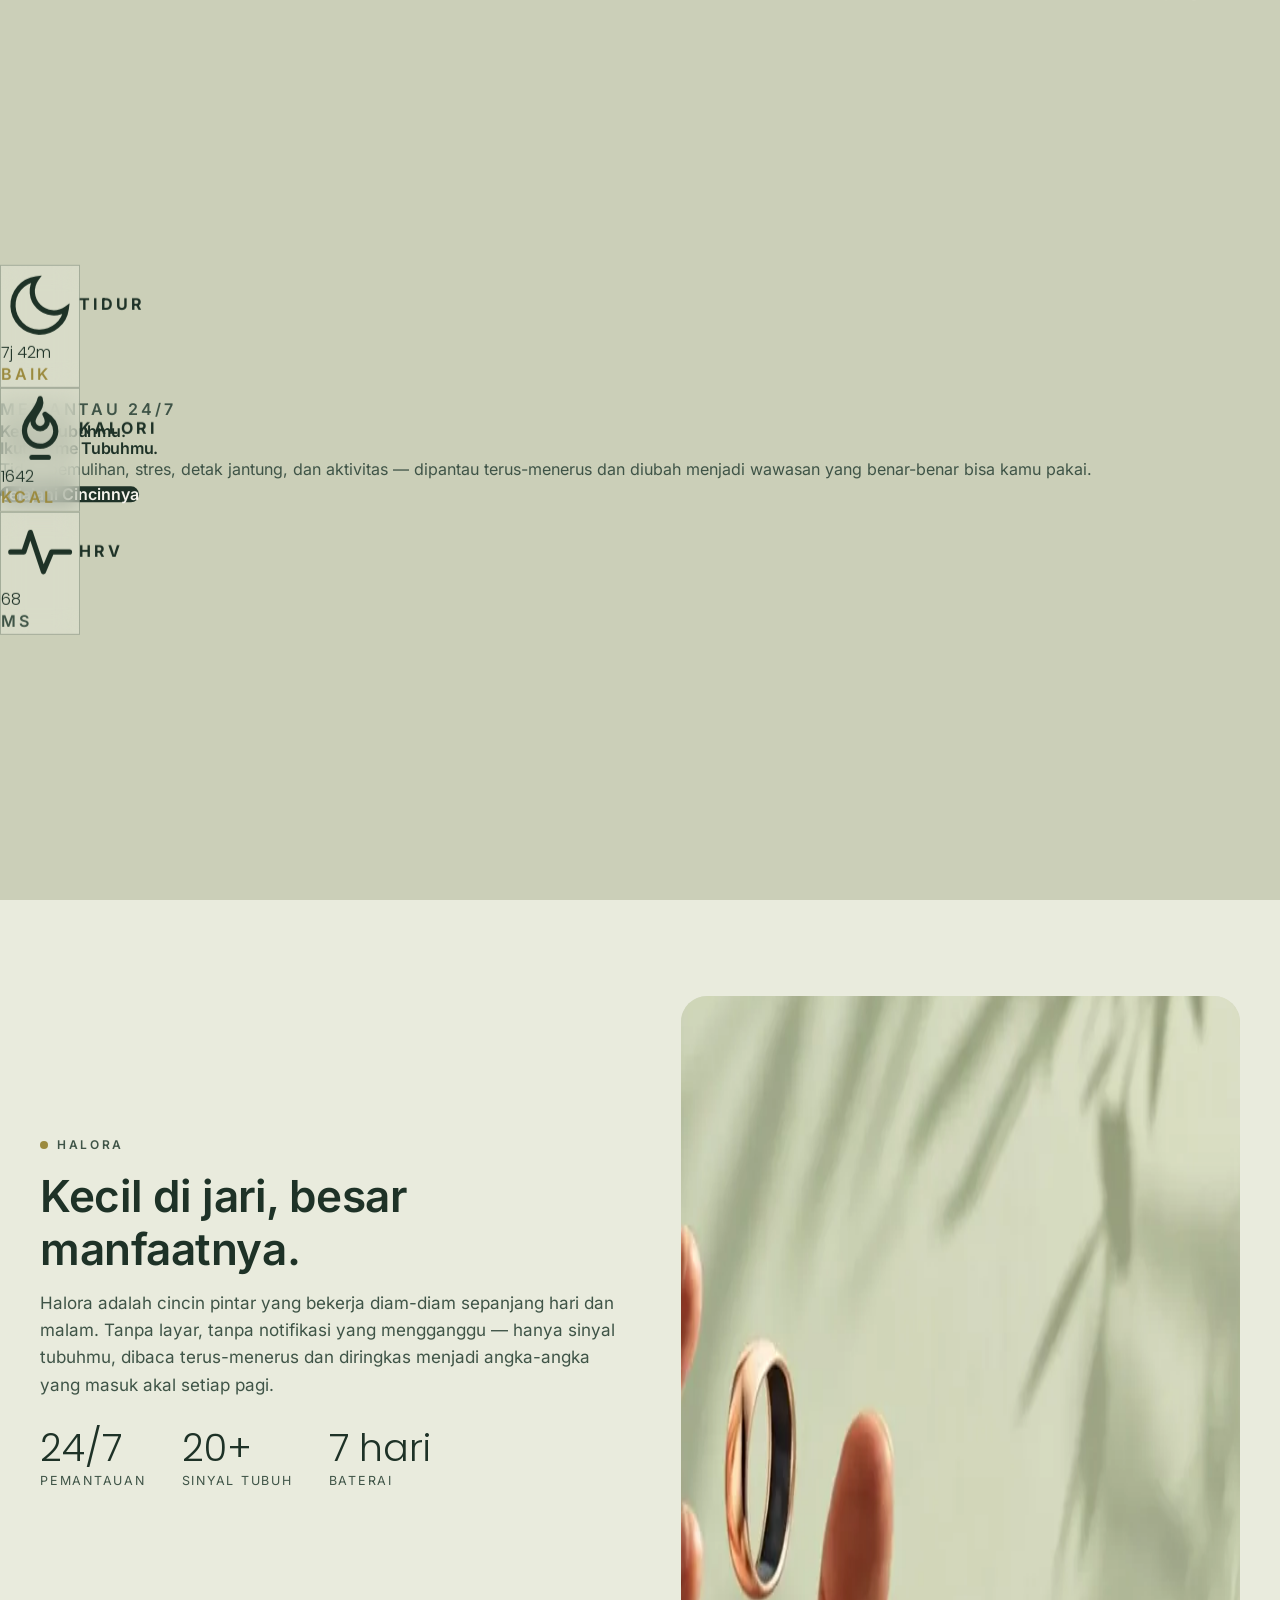
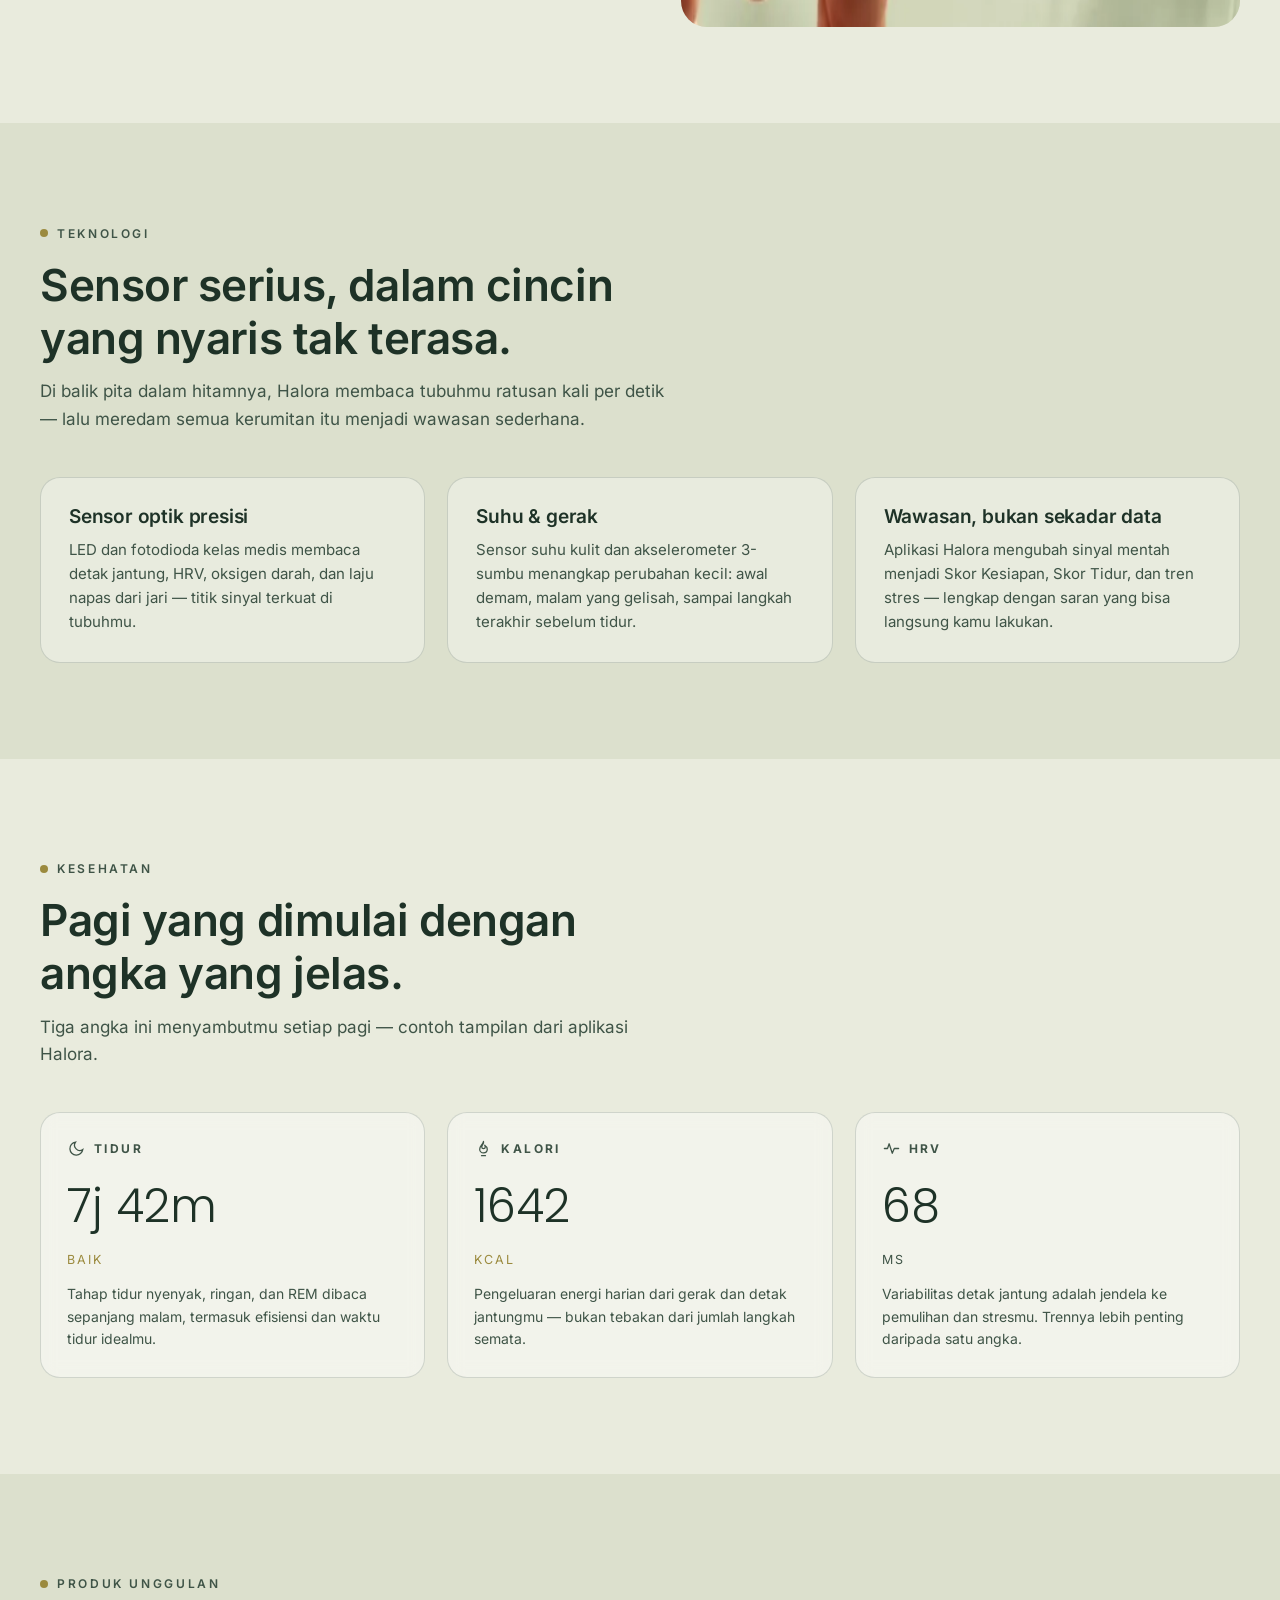
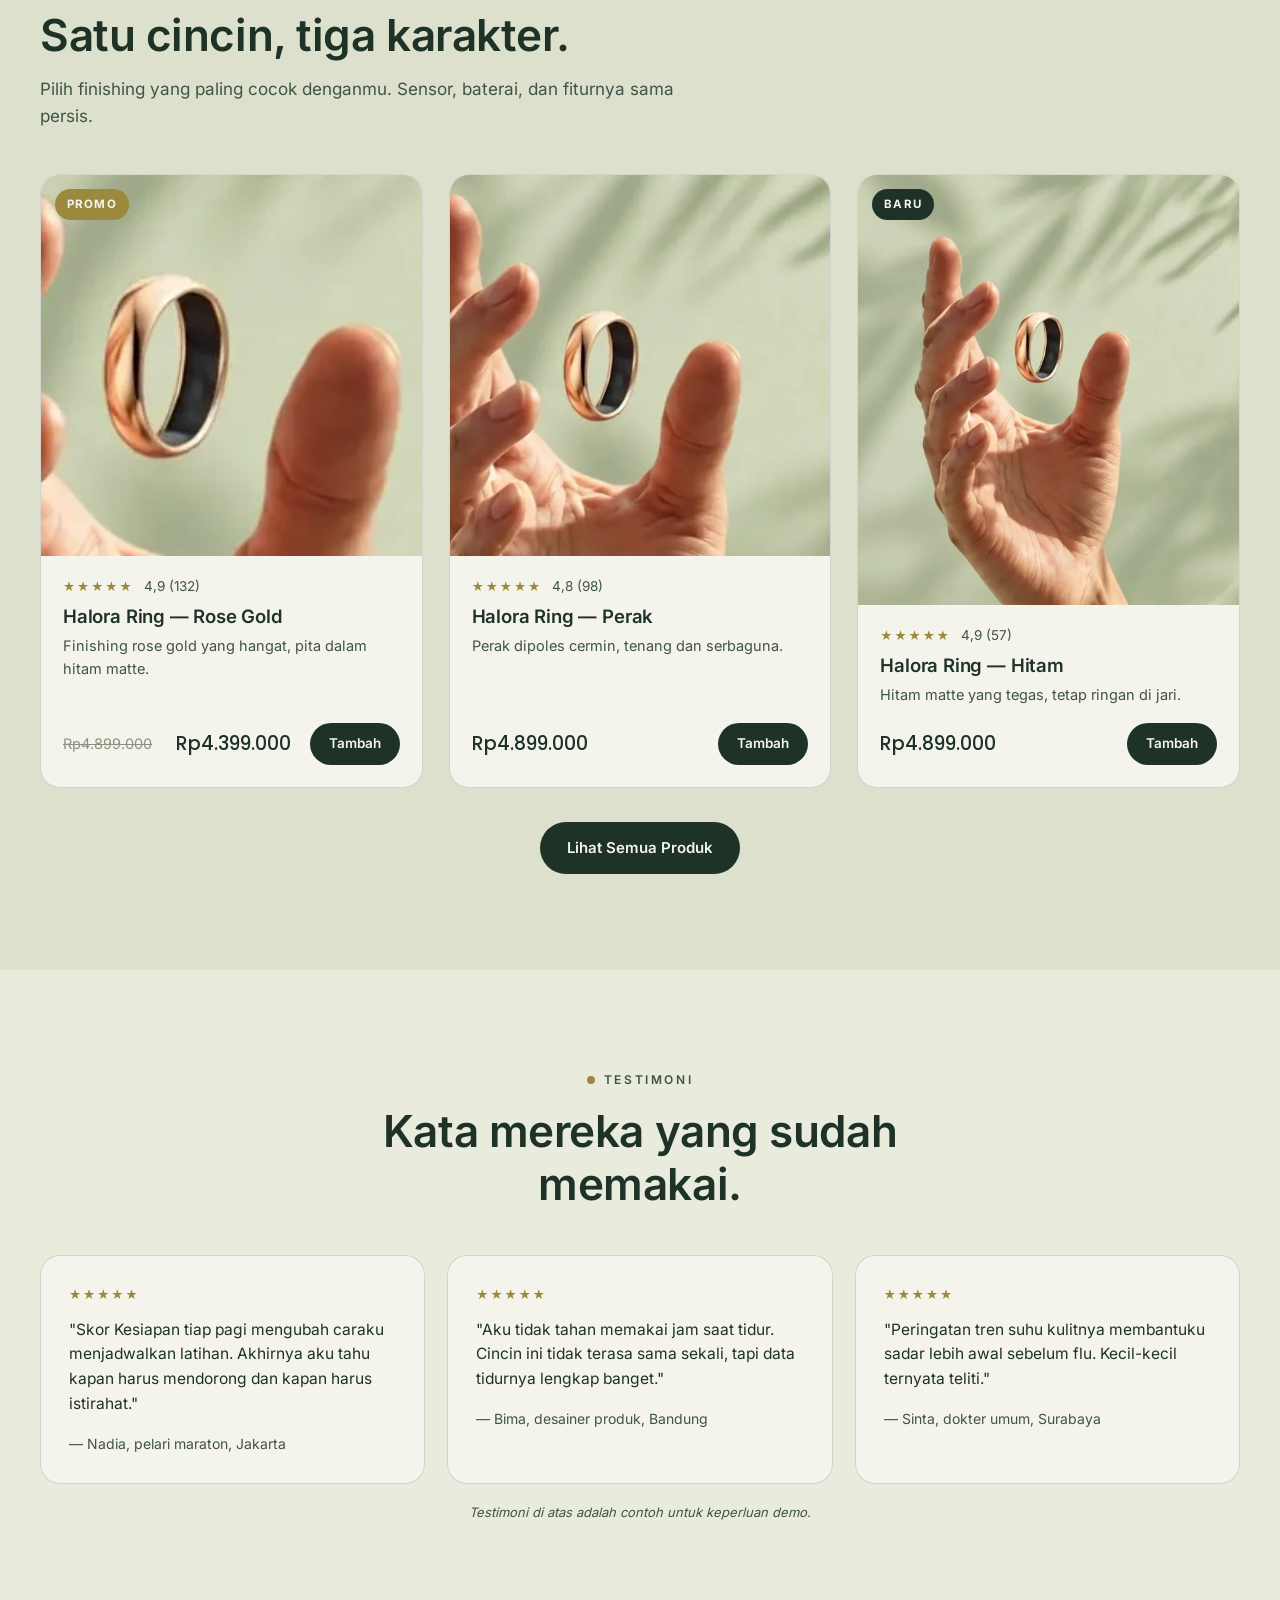
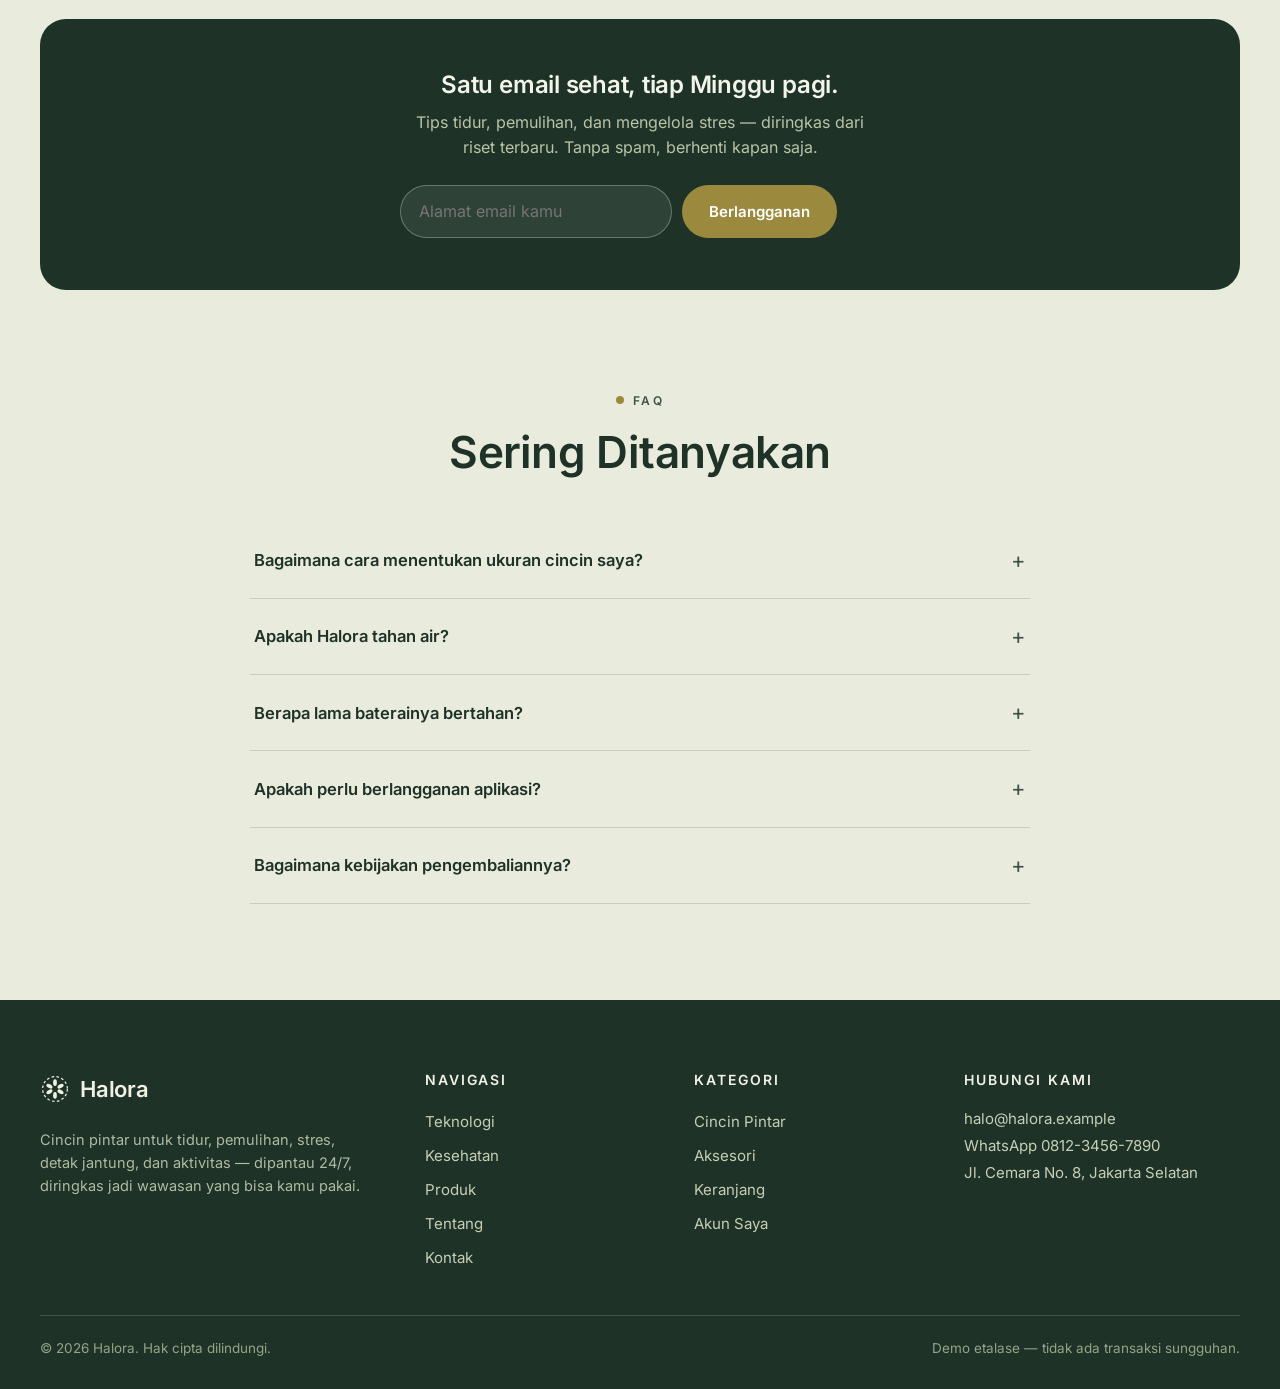
==== docs/index.html @ 3dde5177 "Build Halora smart ring website: exact hero recreation plus full demo shop" ====
<!DOCTYPE html>
<html lang="id">
<head>
<meta charset="UTF-8">
<meta name="viewport" content="width=device-width, initial-scale=1">
<title>Halora — Cincin Pintar untuk Kesehatan</title>
<meta name="description" content="Halora: cincin pintar yang memantau tidur, pemulihan, stres, detak jantung, dan aktivitas selama 24/7.">
<link rel="icon" href="data:,">
<link rel="stylesheet" href="css/style.css">
<link rel="stylesheet" href="css/responsive.css">
<script>
  if (!window.matchMedia("(prefers-reduced-motion: reduce)").matches) {
    document.documentElement.classList.add("hero-pre");
  }
</script>
<style>
  /* ============ HERO HALORA (inline, satu layar) ============ */
  .hero {
    position: relative; height: 100svh; min-height: 640px; overflow: hidden;
    background: #CBCFB8;
  }
  .hero-stage {
    position: absolute; inset: 0;
    --s: 0.7;
    font-family: "Inter", system-ui, sans-serif; color: #1E3227;
  }
  .hero-pre .hero-stage .anim { opacity: 0; }

  /* Lapisan foto & video: kotak, jangkar, dan mask yang sama persis.
     Foto dipasang setinggi viewport dan berjangkar di bawah; pada layar
     sangat lebar foto berhenti membesar dan sisinya memudar ke latar sage. */
  .hero-media { position: absolute; inset: 0; overflow: hidden; }
  .hero-layer {
    position: absolute; left: 50%; bottom: 0;
    width: calc(2048 * var(--s)); height: calc(1152 * var(--s));
    transform: translateX(-50%);
    -webkit-mask-image: linear-gradient(to right, transparent 0, #000 calc((100vw - 2048 * var(--s)) / 2 + 30 * var(--s)), #000 calc(100% - ((100vw - 2048 * var(--s)) / 2 + 30 * var(--s))), transparent 100%);
            mask-image: linear-gradient(to right, transparent 0, #000 calc((100vw - 2048 * var(--s)) / 2 + 30 * var(--s)), #000 calc(100% - ((100vw - 2048 * var(--s)) / 2 + 30 * var(--s))), transparent 100%);
  }
  .hero-photo {
    background-image: url("assets/halora-hero.webp");
    background-size: cover; background-position: center bottom; background-repeat: no-repeat;
  }
  .hero-video { object-fit: cover; object-position: center bottom; opacity: 0; transition: opacity 0.9s linear; }
  .hero-video.on { opacity: 1; }

  /* Header hero */
  .hero-header {
    position: absolute; top: 0; left: 0; right: 0; z-index: 5;
    display: flex; align-items: center;
    padding: calc(30 * var(--s)) calc(80 * var(--s)) 0;
  }
  .hero-logo {
    display: inline-flex; align-items: center; gap: calc(13 * var(--s));
    font-size: calc(35 * var(--s)); font-weight: 600; letter-spacing: -0.01em;
    color: #1E3227; text-decoration: none; line-height: 1;
  }
  .hero-logo svg { width: calc(40 * var(--s)); height: calc(40 * var(--s)); }
  .hero-nav {
    position: absolute; left: 50%; transform: translateX(-50%);
    display: flex; gap: calc(54 * var(--s));
  }
  .hero-nav a {
    font-size: calc(22 * var(--s)); font-weight: 500; color: #1E3227; text-decoration: none;
  }
  .hero-nav a:hover { opacity: 0.65; }
  .hero-actions { margin-left: auto; display: flex; align-items: center; gap: calc(14 * var(--s)); }
  .pill {
    display: inline-flex; align-items: center; gap: calc(9 * var(--s));
    font-size: calc(19 * var(--s)); font-weight: 600; text-decoration: none;
    padding: calc(13 * var(--s)) calc(24 * var(--s)); border-radius: 999px; line-height: 1;
  }
  .pill-cart {
    background: rgba(62, 86, 70, 0.52); color: #F2F3E6;
    backdrop-filter: blur(10px); -webkit-backdrop-filter: blur(10px);
    border: none; cursor: pointer; font-family: inherit;
  }
  .pill-cart svg { width: calc(21 * var(--s)); height: calc(21 * var(--s)); }
  .pill-cart .cart-badge { position: static; margin-left: 2px; }
  .pill-dark { background: #1E3227; color: #F5F4EC; }
  .pill-dark:hover { background: #2A4636; }
  .hero-burger {
    display: none; width: 46px; height: 46px; border-radius: 50%;
    background: rgba(62, 86, 70, 0.52); backdrop-filter: blur(10px); -webkit-backdrop-filter: blur(10px);
    align-items: center; justify-content: center; flex-direction: column; gap: 5px; border: none; cursor: pointer;
  }
  .hero-burger span { width: 20px; height: 2px; background: #F2F3E6; border-radius: 2px; }
  .hero-menu {
    display: none; position: absolute; top: calc(100% + 10px); right: 0; z-index: 6;
    min-width: 230px; padding: 14px; border-radius: 20px;
    background: rgba(203, 207, 184, 0.78); backdrop-filter: blur(16px); -webkit-backdrop-filter: blur(16px);
    border: 1px solid rgba(30, 50, 39, 0.18);
  }
  .hero-menu.open { display: block; }
  .hero-menu a, .hero-menu button {
    display: block; width: 100%; text-align: left; padding: 11px 12px;
    font-size: 16px; font-weight: 500; color: #1E3227; text-decoration: none;
    background: none; border: none; cursor: pointer; font-family: inherit;
  }

  /* Salinan kiri */
  .hero-copy {
    position: absolute; left: calc(80 * var(--s)); top: 50%; transform: translateY(-50%);
    z-index: 4; max-width: calc(680 * var(--s));
  }
  .hero-eyebrow {
    display: inline-flex; align-items: center; gap: calc(11 * var(--s));
    font-size: calc(20 * var(--s)); font-weight: 600; letter-spacing: 0.18em;
    text-transform: uppercase; color: #3F5447;
  }
  .eyebrow-dot {
    width: calc(11 * var(--s)); height: calc(11 * var(--s)); border-radius: 50%;
    background: #9B8A3E; flex: none;
  }
  .hero-title {
    margin-top: calc(26 * var(--s));
    font-size: calc(69 * var(--s)); font-weight: 600; line-height: 1.07; letter-spacing: -0.015em;
    color: #1E3227;
  }
  .h-mask { display: block; overflow: hidden; }
  .h-line { display: block; will-change: transform; }
  .hero-para {
    margin-top: calc(28 * var(--s)); max-width: calc(560 * var(--s));
    font-size: calc(21.5 * var(--s)); line-height: 1.55; color: #3F5447;
  }
  .hero-cta { margin-top: calc(38 * var(--s)); display: inline-flex; }
  .hero-cta .pill { font-size: calc(20 * var(--s)); padding: calc(17 * var(--s)) calc(34 * var(--s)); }

  /* Kartu metrik kanan */
  .hero-metrics {
    position: absolute; right: calc(80 * var(--s)); top: 50%; transform: translateY(-50%);
    z-index: 4; display: flex; flex-direction: column; gap: calc(24 * var(--s));
  }
  .metric-card-hero {
    width: calc(222 * var(--s)); height: calc(160 * var(--s));
    border-radius: calc(20 * var(--s));
    background: rgba(233, 235, 221, 0.42);
    border: 1px solid rgba(30, 50, 39, 0.28);
    backdrop-filter: blur(12px); -webkit-backdrop-filter: blur(12px);
    padding: calc(19 * var(--s)) calc(22 * var(--s));
    display: flex; flex-direction: column;
  }
  .metric-card-hero .m-label {
    display: flex; align-items: center; gap: calc(9 * var(--s));
    font-size: calc(15.5 * var(--s)); font-weight: 700; letter-spacing: 0.18em; color: #1E3227;
  }
  .metric-card-hero .m-label svg { width: calc(21 * var(--s)); height: calc(21 * var(--s)); flex: none; }
  .metric-card-hero .m-value {
    font-family: "Poppins", sans-serif; font-weight: 300;
    font-size: calc(52 * var(--s)); line-height: 1.1; margin-top: auto;
  }
  .metric-card-hero .m-sub {
    font-size: calc(14 * var(--s)); font-weight: 600; letter-spacing: 0.18em; color: #3F5447;
  }
  .metric-card-hero .m-sub.gold { color: #9B8A3E; }

  /* Tablet landscape < 1200px: grid tiga zona (salinan | tangan | kartu) */
  @media (max-width: 1199px) and (orientation: landscape) {
    .hero-stage {
      display: grid; grid-template-columns: 1fr 0.9fr 1fr; grid-template-rows: auto 1fr;
      align-items: stretch;
    }
    .hero-header { position: relative; grid-column: 1 / -1; }
    .hero-copy { position: static; transform: none; align-self: center; padding-left: calc(40 * var(--s)); max-width: none; }
    .hero-metrics { position: static; transform: none; align-self: center; justify-self: end; padding-right: calc(40 * var(--s)); }
    .hero-nav { display: none; }
  }

  /* Potret: salinan, lalu kartu sebaris, lalu tangan memenuhi sisa tinggi */
  @media (orientation: portrait) {
    .hero { height: auto; min-height: 0; }
    .hero-stage { position: relative; display: flex; flex-direction: column; min-height: 100svh; }
    .hero-header { position: relative; padding: 18px 20px 0; }
    .hero-logo { font-size: 25px; gap: 9px; }
    .hero-logo svg { width: 29px; height: 29px; }
    .hero-nav { display: none; }
    .hero-copy { position: static; transform: none; max-width: none; padding: 34px 22px 6px; }
    .hero-eyebrow { font-size: 12px; gap: 8px; }
    .eyebrow-dot { width: 8px; height: 8px; }
    .hero-title { font-size: 37px; margin-top: 16px; }
    .hero-para { font-size: 15.5px; margin-top: 16px; max-width: 480px; }
    .hero-cta { margin-top: 22px; }
    .hero-cta .pill { font-size: 15px; padding: 13px 24px; }
    .hero-metrics {
      position: static; transform: none; flex-direction: row; gap: 10px;
      padding: 20px 16px 22px;
    }
    .metric-card-hero { flex: 1; width: auto; height: auto; min-height: 104px; border-radius: 16px; padding: 13px 14px; }
    .metric-card-hero .m-label { font-size: 10.5px; gap: 6px; }
    .metric-card-hero .m-label svg { width: 15px; height: 15px; }
    .metric-card-hero .m-value { font-size: 27px; }
    .metric-card-hero .m-sub { font-size: 10.5px; }
    .hero-media { position: relative; flex: 1; min-height: 300px; inset: auto; }
    .hero-layer { left: 0; bottom: 0; width: 100%; height: 100%; transform: none; -webkit-mask-image: none; mask-image: none; }
    .hero-video { width: 100%; height: 100%; }
  }

  /* Di bawah 820px: tautan & pill masuk panel menu di balik burger */
  @media (max-width: 820px) {
    .hero-nav, .hero-actions { display: none; }
    .hero-burger { display: inline-flex; margin-left: auto; }
    .hero-header { flex-wrap: nowrap; }
  }
  @media (prefers-reduced-motion: reduce) {
    .hero-video { display: none; }
  }
</style>
</head>
<body>

<!-- ================= HERO ================= -->
<section class="hero" id="hero">
  <div class="hero-stage" id="heroStage">
    <div class="hero-media" aria-hidden="true">
      <div class="hero-layer hero-photo"></div>
      <video class="hero-layer hero-video" id="heroVideoA" muted loop playsinline preload="auto"
             src="https://d2ol7oe51mr4n9.cloudfront.net/user_38xzZboKViGWJOttwIXH07lWA1P/e6d15706-f42b-400d-beda-75840834e8bc.mp4"></video>
      <video class="hero-layer hero-video" id="heroVideoB" muted loop playsinline preload="auto" aria-hidden="true"
             src="https://d2ol7oe51mr4n9.cloudfront.net/user_38xzZboKViGWJOttwIXH07lWA1P/e6d15706-f42b-400d-beda-75840834e8bc.mp4"></video>
    </div>

    <header class="hero-header">
      <a class="hero-logo anim" data-anim="head" href="index.html" aria-label="Halora — beranda">
        <svg viewBox="0 0 40 40" aria-hidden="true"><circle cx="20" cy="20" r="16.5" fill="none" stroke="currentColor" stroke-width="1.6" stroke-dasharray="3.5 3.1"/><g fill="currentColor"><ellipse cx="20" cy="11.5" rx="2.5" ry="4.4"/><ellipse cx="27.4" cy="16.3" rx="2.5" ry="4.4" transform="rotate(60 27.4 16.3)"/><ellipse cx="27.4" cy="23.7" rx="2.5" ry="4.4" transform="rotate(120 27.4 23.7)"/><ellipse cx="20" cy="28.5" rx="2.5" ry="4.4"/><ellipse cx="12.6" cy="23.7" rx="2.5" ry="4.4" transform="rotate(240 12.6 23.7)"/><ellipse cx="12.6" cy="16.3" rx="2.5" ry="4.4" transform="rotate(300 12.6 16.3)"/></g></svg>
        <span>Halora</span>
      </a>
      <nav class="hero-nav" aria-label="Navigasi utama">
        <a class="anim" data-anim="head" href="#teknologi">Teknologi</a>
        <a class="anim" data-anim="head" href="#kesehatan">Kesehatan</a>
        <a class="anim" data-anim="head" href="produk.html">Aktivitas</a>
        <a class="anim" data-anim="head" href="tentang.html">Wawasan</a>
      </nav>
      <div class="hero-actions">
        <button class="pill pill-cart anim" data-anim="head" data-open-cart aria-label="Buka keranjang">
          <svg viewBox="0 0 24 24" aria-hidden="true"><path d="M4 5h2l2.4 11.2a1.5 1.5 0 0 0 1.5 1.2h7.9a1.5 1.5 0 0 0 1.5-1.2L20.6 8H7" fill="none" stroke="currentColor" stroke-width="1.7" stroke-linecap="round" stroke-linejoin="round"/><circle cx="10.4" cy="20.4" r="1.4" fill="currentColor"/><circle cx="17.6" cy="20.4" r="1.4" fill="currentColor"/></svg>
          <span>Keranjang</span>
          <span class="cart-badge" data-cart-count style="display:none">0</span>
        </button>
        <a class="pill pill-dark anim" data-anim="head" href="produk.html">Beli Cincin</a>
      </div>
      <button class="hero-burger" id="heroBurger" aria-label="Buka menu" aria-expanded="false"><span></span><span></span><span></span></button>
      <div class="hero-menu" id="heroMenu">
        <a href="#teknologi">Teknologi</a>
        <a href="#kesehatan">Kesehatan</a>
        <a href="produk.html">Aktivitas</a>
        <a href="tentang.html">Wawasan</a>
        <button data-open-cart>Keranjang</button>
        <a href="produk.html">Beli Cincin</a>
      </div>
    </header>

    <div class="hero-copy">
      <span class="hero-eyebrow">
        <span class="eyebrow-dot anim" data-anim="dot"></span>
        <span class="anim" data-anim="eyebrow-label">Memantau 24/7</span>
      </span>
      <h1 class="hero-title">
        <span class="h-mask"><span class="h-line">Kenali Tubuhmu.</span></span>
        <span class="h-mask"><span class="h-line">Ikuti Ritme Tubuhmu.</span></span>
      </h1>
      <p class="hero-para anim" data-anim="para">Tidur, pemulihan, stres, detak jantung, dan aktivitas — dipantau terus-menerus dan diubah menjadi wawasan yang benar-benar bisa kamu pakai.</p>
      <span class="hero-cta anim" data-anim="cta"><a class="pill pill-dark" href="produk.html">Jelajahi Cincinnya</a></span>
    </div>

    <div class="hero-metrics" aria-label="Contoh metrik kesehatan">
      <div class="metric-card-hero anim">
        <span class="m-label"><svg viewBox="0 0 24 24" fill="none" stroke="currentColor" stroke-width="1.6" stroke-linecap="round"><path d="M20 13.2A8.2 8.2 0 1 1 10.8 4 6.6 6.6 0 0 0 20 13.2z"/></svg>TIDUR</span>
        <span class="m-value">7j 42m</span>
        <span class="m-sub gold">BAIK</span>
      </div>
      <div class="metric-card-hero anim">
        <span class="m-label"><svg viewBox="0 0 24 24" fill="none" stroke="currentColor" stroke-width="1.6" stroke-linecap="round" stroke-linejoin="round"><path d="M12 3c1 3-2.2 4.6-2.2 7a2.2 2.2 0 0 0 4.4 0c0-.8-.3-1.5-.7-2.2 2 1.2 3.3 3.1 3.3 5.2A4.8 4.8 0 0 1 12 17.6 4.8 4.8 0 0 1 7.2 12.8C7.2 8.9 11 7.4 12 3z"/><path d="M9.5 21h5"/></svg>KALORI</span>
        <span class="m-value">1642</span>
        <span class="m-sub gold">KCAL</span>
      </div>
      <div class="metric-card-hero anim">
        <span class="m-label"><svg viewBox="0 0 24 24" fill="none" stroke="currentColor" stroke-width="1.6" stroke-linecap="round" stroke-linejoin="round"><path d="M3 12h4l2-6 4 12 2.5-6H21"/></svg>HRV</span>
        <span class="m-value">68</span>
        <span class="m-sub">MS</span>
      </div>
    </div>
  </div>
</section>

<!-- Header situs ramping: muncul setelah melewati hero -->
<header class="site-header hero-header" data-site-header data-hero-header></header>

<main>
  <!-- Intro merek -->
  <section class="section" id="intro">
    <div class="container intro-grid">
      <div>
        <span class="eyebrow">Halora</span>
        <h2 style="font-size:clamp(30px,4vw,44px);margin-bottom:14px">Kecil di jari, besar manfaatnya.</h2>
        <p style="color:var(--forest-2);font-size:17px">Halora adalah cincin pintar yang bekerja diam-diam sepanjang hari dan malam. Tanpa layar, tanpa notifikasi yang mengganggu — hanya sinyal tubuhmu, dibaca terus-menerus dan diringkas menjadi angka-angka yang masuk akal setiap pagi.</p>
        <div class="stat-row">
          <div class="stat"><b>24/7</b><span>Pemantauan</span></div>
          <div class="stat"><b>20+</b><span>Sinyal tubuh</span></div>
          <div class="stat"><b>7 hari</b><span>Baterai</span></div>
        </div>
      </div>
      <div class="intro-photo">
        <span class="photo-crop" style="background-image:url('assets/halora-hero.webp');background-size:309.6774% 387.0968%;background-position:66.6667% 31.1321%;aspect-ratio:620/700;" role="img" aria-label="Tangan mengangkat cincin Halora rose gold"></span>
      </div>
    </div>
  </section>

  <!-- Teknologi -->
  <section class="section" id="teknologi" style="background:var(--sage-soft)">
    <div class="container">
      <div class="section-head">
        <span class="eyebrow">Teknologi</span>
        <h2>Sensor serius, dalam cincin yang nyaris tak terasa.</h2>
        <p>Di balik pita dalam hitamnya, Halora membaca tubuhmu ratusan kali per detik — lalu meredam semua kerumitan itu menjadi wawasan sederhana.</p>
      </div>
      <div class="tech-grid">
        <article class="tech-card">
          <h3>Sensor optik presisi</h3>
          <p>LED dan fotodioda kelas medis membaca detak jantung, HRV, oksigen darah, dan laju napas dari jari — titik sinyal terkuat di tubuhmu.</p>
        </article>
        <article class="tech-card">
          <h3>Suhu &amp; gerak</h3>
          <p>Sensor suhu kulit dan akselerometer 3-sumbu menangkap perubahan kecil: awal demam, malam yang gelisah, sampai langkah terakhir sebelum tidur.</p>
        </article>
        <article class="tech-card">
          <h3>Wawasan, bukan sekadar data</h3>
          <p>Aplikasi Halora mengubah sinyal mentah menjadi Skor Kesiapan, Skor Tidur, dan tren stres — lengkap dengan saran yang bisa langsung kamu lakukan.</p>
        </article>
      </div>
    </div>
  </section>

  <!-- Kesehatan -->
  <section class="section" id="kesehatan">
    <div class="container">
      <div class="section-head">
        <span class="eyebrow">Kesehatan</span>
        <h2>Pagi yang dimulai dengan angka yang jelas.</h2>
        <p>Tiga angka ini menyambutmu setiap pagi — contoh tampilan dari aplikasi Halora.</p>
      </div>
      <div class="metric-cards">
        <article class="metric-card">
          <span class="m-label"><svg viewBox="0 0 24 24" fill="none" stroke="currentColor" stroke-width="1.6" stroke-linecap="round"><path d="M20 13.2A8.2 8.2 0 1 1 10.8 4 6.6 6.6 0 0 0 20 13.2z"/></svg>TIDUR</span>
          <div class="m-value">7j 42m</div>
          <span class="m-sub gold">BAIK</span>
          <p>Tahap tidur nyenyak, ringan, dan REM dibaca sepanjang malam, termasuk efisiensi dan waktu tidur idealmu.</p>
        </article>
        <article class="metric-card">
          <span class="m-label"><svg viewBox="0 0 24 24" fill="none" stroke="currentColor" stroke-width="1.6" stroke-linecap="round" stroke-linejoin="round"><path d="M12 3c1 3-2.2 4.6-2.2 7a2.2 2.2 0 0 0 4.4 0c0-.8-.3-1.5-.7-2.2 2 1.2 3.3 3.1 3.3 5.2A4.8 4.8 0 0 1 12 17.6 4.8 4.8 0 0 1 7.2 12.8C7.2 8.9 11 7.4 12 3z"/><path d="M9.5 21h5"/></svg>KALORI</span>
          <div class="m-value">1642</div>
          <span class="m-sub gold">KCAL</span>
          <p>Pengeluaran energi harian dari gerak dan detak jantungmu — bukan tebakan dari jumlah langkah semata.</p>
        </article>
        <article class="metric-card">
          <span class="m-label"><svg viewBox="0 0 24 24" fill="none" stroke="currentColor" stroke-width="1.6" stroke-linecap="round" stroke-linejoin="round"><path d="M3 12h4l2-6 4 12 2.5-6H21"/></svg>HRV</span>
          <div class="m-value">68</div>
          <span class="m-sub">MS</span>
          <p>Variabilitas detak jantung adalah jendela ke pemulihan dan stresmu. Trennya lebih penting daripada satu angka.</p>
        </article>
      </div>
    </div>
  </section>

  <!-- Produk unggulan -->
  <section class="section" id="produk" style="background:var(--sage-soft)">
    <div class="container">
      <div class="section-head">
        <span class="eyebrow">Produk Unggulan</span>
        <h2>Satu cincin, tiga karakter.</h2>
        <p>Pilih finishing yang paling cocok denganmu. Sensor, baterai, dan fiturnya sama persis.</p>
      </div>
      <div class="product-grid" id="featuredGrid"></div>
      <p style="text-align:center;margin-top:34px"><a class="btn btn-dark" href="produk.html">Lihat Semua Produk</a></p>
    </div>
  </section>

  <!-- Testimoni -->
  <section class="section">
    <div class="container">
      <div class="section-head center">
        <span class="eyebrow">Testimoni</span>
        <h2>Kata mereka yang sudah memakai.</h2>
      </div>
      <div class="testi-grid">
        <article class="testi-card">
          <div class="card-stars">★★★★★</div>
          <p>"Skor Kesiapan tiap pagi mengubah caraku menjadwalkan latihan. Akhirnya aku tahu kapan harus mendorong dan kapan harus istirahat."</p>
          <footer>— Nadia, pelari maraton, Jakarta</footer>
        </article>
        <article class="testi-card">
          <div class="card-stars">★★★★★</div>
          <p>"Aku tidak tahan memakai jam saat tidur. Cincin ini tidak terasa sama sekali, tapi data tidurnya lengkap banget."</p>
          <footer>— Bima, desainer produk, Bandung</footer>
        </article>
        <article class="testi-card">
          <div class="card-stars">★★★★★</div>
          <p>"Peringatan tren suhu kulitnya membantuku sadar lebih awal sebelum flu. Kecil-kecil ternyata teliti."</p>
          <footer>— Sinta, dokter umum, Surabaya</footer>
        </article>
      </div>
      <p class="testi-note">Testimoni di atas adalah contoh untuk keperluan demo.</p>
    </div>
  </section>

  <!-- Newsletter -->
  <section class="section" style="padding-top:0">
    <div class="container">
      <div class="newsletter-box">
        <h2>Satu email sehat, tiap Minggu pagi.</h2>
        <p>Tips tidur, pemulihan, dan mengelola stres — diringkas dari riset terbaru. Tanpa spam, berhenti kapan saja.</p>
        <form class="newsletter-form" id="newsletterForm" novalidate>
          <input type="email" placeholder="Alamat email kamu" aria-label="Alamat email" required>
          <button class="btn" type="submit" style="background:var(--olive);color:#fff">Berlangganan</button>
          <p class="form-msg" role="status"></p>
        </form>
      </div>
    </div>
  </section>

  <!-- FAQ -->
  <section class="section" style="padding-top:0">
    <div class="container">
      <div class="section-head center">
        <span class="eyebrow">FAQ</span>
        <h2>Sering Ditanyakan</h2>
      </div>
      <div class="faq-list">
        <div class="faq-item">
          <button type="button">Bagaimana cara menentukan ukuran cincin saya?</button>
          <div class="faq-answer">Setiap pesanan cincin diawali kit pengukur ukuran gratis. Pakai selama sehari untuk menemukan ukuran yang pas, konfirmasi di aplikasi, dan cincin aslimu kami kirim setelahnya.</div>
        </div>
        <div class="faq-item">
          <button type="button">Apakah Halora tahan air?</button>
          <div class="faq-answer">Ya, Halora tahan air hingga 10 ATM — aman untuk mandi, berenang, dan berolahraga di hujan.</div>
        </div>
        <div class="faq-item">
          <button type="button">Berapa lama baterainya bertahan?</button>
          <div class="faq-answer">Sekali isi penuh bertahan hingga 7 hari pemakaian biasa, dan dock USB-C mengisinya kembali dalam waktu sekitar 60 menit.</div>
        </div>
        <div class="faq-item">
          <button type="button">Apakah perlu berlangganan aplikasi?</button>
          <div class="faq-answer">Di halaman demo ini semua fitur digambarkan terbuka. Untuk produk sungguhan, wawasan inti tersedia tanpa biaya tambahan apa pun.</div>
        </div>
        <div class="faq-item">
          <button type="button">Bagaimana kebijakan pengembaliannya?</button>
          <div class="faq-answer">Ada masa coba 30 hari: kalau Halora tidak cocok untukmu, kembalikan dalam kondisi baik untuk pengembalian dana penuh. (Kebijakan contoh untuk demo.)</div>
        </div>
      </div>
    </div>
  </section>
</main>

<footer class="site-footer" data-site-footer></footer>

<script>
/* ============ HERO: skala, video latar, animasi masuk ============ */
(function () {
  var stage = document.getElementById("heroStage");
  var reduced = window.matchMedia("(prefers-reduced-motion: reduce)").matches;

  function fit() {
    var vw = window.innerWidth, vh = window.innerHeight;
    var s = Math.min(vw / 2048, vh / 1152);
    if (vw > 820) s = Math.max(s, 0.55);
    stage.style.setProperty("--s", s.toFixed(4));
  }
  fit();
  window.addEventListener("resize", fit);

  /* Menu burger (<= 820px) */
  var burger = document.getElementById("heroBurger");
  var menu = document.getElementById("heroMenu");
  burger.addEventListener("click", function () {
    var open = menu.classList.toggle("open");
    burger.setAttribute("aria-expanded", open ? "true" : "false");
  });
  menu.addEventListener("click", function (e) {
    if (e.target.closest("a")) menu.classList.remove("open");
  });

  /* --- Video latar: dua elemen bergantian agar putaran menyilang halus --- */
  var VIDEO_LEN = 4.041667, XFADE_LEAD = 1.0;
  var vids = [document.getElementById("heroVideoA"), document.getElementById("heroVideoB")];
  var active = 0, swapTimer = null, videoStarted = false;
  function scheduleSwap() {
    clearTimeout(swapTimer);
    swapTimer = setTimeout(swapVideos, Math.max(200, (VIDEO_LEN - XFADE_LEAD) * 1000));
  }
  function swapVideos() {
    var cur = vids[active], nxt = vids[1 - active];
    try { nxt.currentTime = 0; } catch (e) {}
    var p = nxt.play(); if (p && p.catch) p.catch(function () {});
    nxt.classList.add("on");
    cur.classList.remove("on");
    active = 1 - active;
    scheduleSwap();
  }
  function startVideo() {
    if (reduced || videoStarted) return;
    videoStarted = true;
    var v = vids[0];
    var begin = function () {
      v.classList.add("on");
      var p = v.play(); if (p && p.catch) p.catch(function () {});
      scheduleSwap();
    };
    if (v.readyState >= 3) begin();
    else v.addEventListener("canplay", begin, { once: true });
  }

  /* --- Animasi masuk: satu linimasa WAAPI, fill backwards, lalu dibatalkan --- */
  function startEntrance() {
    document.documentElement.classList.remove("hero-pre");
    if (reduced) { startVideo(); return; }
    var ease = "cubic-bezier(.22,.8,.3,1)";
    var anims = [];
    function anim(el, frames, delay, duration) {
      if (!el) return;
      anims.push(el.animate(frames, { duration: duration, delay: delay, fill: "backwards", easing: ease }));
    }
    stage.querySelectorAll("[data-anim='head']").forEach(function (el, i) {
      anim(el, [{ transform: "translateY(-26px)", opacity: 0 }, { transform: "translateY(0)", opacity: 1 }], 60 + i * 90, 700);
    });
    anim(stage.querySelector("[data-anim='dot']"),
      [{ clipPath: "circle(0% at 50% 50%)", opacity: 1 }, { clipPath: "circle(75% at 50% 50%)", opacity: 1 }], 380, 550);
    anim(stage.querySelector("[data-anim='eyebrow-label']"),
      [{ opacity: 0, transform: "translateX(-8px)" }, { opacity: 1, transform: "translateX(0)" }], 500, 600);
    stage.querySelectorAll(".h-line").forEach(function (el, i) {
      anim(el, [{ transform: "translateY(110%)" }, { transform: "translateY(0)" }], 430 + i * 130, 900);
    });
    anim(stage.querySelector("[data-anim='para']"),
      [{ opacity: 0, transform: "translateY(16px)" }, { opacity: 1, transform: "translateY(0)" }], 820, 800);
    anim(stage.querySelector("[data-anim='cta']"),
      [{ opacity: 0, transform: "translateY(16px)" }, { opacity: 1, transform: "translateY(0)" }], 940, 800);
    stage.querySelectorAll(".metric-card-hero").forEach(function (el, i) {
      anim(el, [{ opacity: 0, transform: "translateY(34px)" }, { opacity: 1, transform: "translateY(0)" }], 720 + i * 140, 850);
    });
    startVideo();
    Promise.all(anims.map(function (a) { return a.finished; })).then(function () {
      anims.forEach(function (a) { a.cancel(); });
    }, function () {});
  }

  if (reduced) { startEntrance(); return; }
  var fontsReady = document.fonts && document.fonts.ready ? document.fonts.ready : Promise.resolve();
  var photoReady = new Promise(function (resolve) {
    var im = new Image();
    im.onload = im.onerror = function () { resolve(); };
    im.src = "assets/halora-hero.webp";
  });
  var failsafe = new Promise(function (resolve) { setTimeout(resolve, 3500); });
  Promise.race([Promise.all([fontsReady, photoReady]), failsafe]).then(startEntrance);
})();
</script>
<script src="js/products.js"></script>
<script src="js/cart.js"></script>
<script src="js/components.js"></script>
<script src="js/app.js"></script>
<script src="js/checkout.js"></script>
</body>
</html>
---- docs/css/style.css ----
/* Halora — gaya bersama situs (di luar hero, yang gayanya inline di index.html).
   Palet: sage #CBCFB8, hutan #1E3227, sage gelap #3F5447, emas zaitun #9B8A3E. */
@font-face {
  font-family: "Inter";
  src: url("../assets/fonts/inter-var.woff2") format("woff2");
  font-weight: 100 900;
  font-display: swap;
}
@font-face {
  font-family: "Poppins";
  src: url("../assets/fonts/poppins-300.woff2") format("woff2");
  font-weight: 300;
  font-display: swap;
}
@font-face {
  font-family: "Poppins";
  src: url("../assets/fonts/poppins-400.woff2") format("woff2");
  font-weight: 400;
  font-display: swap;
}
@font-face {
  font-family: "Poppins";
  src: url("../assets/fonts/poppins-500.woff2") format("woff2");
  font-weight: 500;
  font-display: swap;
}

:root {
  --sage: #CBCFB8;
  --sage-soft: #DCE0CD;
  --sage-pale: #E9EBDD;
  --forest: #1E3227;
  --forest-2: #3F5447;
  --olive: #9B8A3E;
  --cream: #F5F4EC;
  --line: rgba(30, 50, 39, 0.16);
  --radius: 20px;
  --ease: cubic-bezier(0.22, 0.8, 0.3, 1);
}
* { box-sizing: border-box; margin: 0; padding: 0; }
html { scroll-behavior: smooth; }
body {
  font-family: "Inter", system-ui, -apple-system, "Segoe UI", sans-serif;
  background: var(--sage-pale);
  color: var(--forest);
  line-height: 1.6;
  -webkit-font-smoothing: antialiased;
}
body.no-scroll { overflow: hidden; }
img, svg { display: block; max-width: 100%; }
a { color: inherit; }
button { font: inherit; color: inherit; background: none; border: none; cursor: pointer; }
input, select, textarea { font: inherit; color: inherit; }
h1, h2, h3, h4 { line-height: 1.2; font-weight: 600; letter-spacing: -0.01em; }

.container { width: min(1200px, 100% - 48px); margin: 0 auto; }
.section { padding: 96px 0; }
.section-head { max-width: 640px; margin-bottom: 44px; }
.section-head.center { margin-left: auto; margin-right: auto; text-align: center; }
.eyebrow {
  display: inline-flex; align-items: center; gap: 9px;
  font-size: 12px; font-weight: 600; letter-spacing: 0.22em; text-transform: uppercase;
  color: var(--forest-2); margin-bottom: 16px;
}
.eyebrow::before { content: ""; width: 8px; height: 8px; border-radius: 50%; background: var(--olive); }
.section-head h2 { font-size: clamp(30px, 4vw, 44px); margin-bottom: 14px; }
.section-head p { color: var(--forest-2); font-size: 17px; }

/* ---------- Tombol ---------- */
.btn {
  display: inline-flex; align-items: center; justify-content: center; gap: 8px;
  padding: 13px 26px; border-radius: 999px; font-weight: 600; font-size: 15px;
  text-decoration: none; transition: transform 0.25s var(--ease), background 0.25s, color 0.25s;
  border: 1px solid transparent;
}
.btn:hover { transform: translateY(-2px); }
.btn-dark { background: var(--forest); color: var(--cream); }
.btn-dark:hover { background: #2A4636; }
.btn-ghost { border-color: var(--line); color: var(--forest); background: rgba(255,255,255,0.35); }
.btn-small { padding: 9px 18px; font-size: 13.5px; }
.btn-block { width: 100%; margin-top: 10px; }
.btn[disabled] { opacity: 0.45; cursor: not-allowed; transform: none; }
.icon-btn {
  width: 38px; height: 38px; border-radius: 50%; display: inline-flex;
  align-items: center; justify-content: center; font-size: 16px;
  border: 1px solid var(--line); background: rgba(255,255,255,0.5);
}

/* ---------- Header situs ---------- */
.site-header {
  position: sticky; top: 0; z-index: 60;
  background: rgba(220, 224, 205, 0.88);
  backdrop-filter: blur(14px); -webkit-backdrop-filter: blur(14px);
  border-bottom: 1px solid var(--line);
}
.site-header-inner {
  width: min(1280px, 100% - 48px); margin: 0 auto; height: 68px;
  display: flex; align-items: center; gap: 28px;
}
.site-logo {
  display: inline-flex; align-items: center; gap: 10px;
  font-size: 22px; font-weight: 600; letter-spacing: -0.01em; text-decoration: none;
}
.logo-mark { width: 30px; height: 30px; }
.site-nav { display: flex; gap: 26px; margin-left: 12px; }
.site-nav a { text-decoration: none; font-size: 15px; font-weight: 500; color: var(--forest-2); }
.site-nav a:hover { color: var(--forest); }
.site-actions { margin-left: auto; display: flex; align-items: center; gap: 14px; }
.site-account { text-decoration: none; font-size: 14.5px; font-weight: 500; }
.site-cart { position: relative; width: 40px; height: 40px; display: inline-flex; align-items: center; justify-content: center; }
.site-cart svg { width: 23px; height: 23px; }
.cart-badge {
  position: absolute; top: 0; right: -2px; min-width: 19px; height: 19px; padding: 0 5px;
  border-radius: 999px; background: var(--olive); color: #fff;
  font-size: 11px; font-weight: 700; display: inline-flex; align-items: center; justify-content: center;
}
.site-cta {
  background: var(--forest); color: var(--cream); text-decoration: none;
  padding: 10px 20px; border-radius: 999px; font-size: 14.5px; font-weight: 600;
}
.site-burger { display: none; flex-direction: column; gap: 5px; padding: 8px; }
.site-burger span { width: 22px; height: 2px; background: var(--forest); border-radius: 2px; }
.site-mobile-menu { display: none; flex-direction: column; gap: 4px; padding: 10px 24px 18px; }
.site-mobile-menu a { text-decoration: none; padding: 9px 0; font-weight: 500; border-top: 1px solid var(--line); }
.site-header.menu-open .site-mobile-menu { display: flex; }

/* Header khusus beranda (muncul setelah hero) */
.hero-header {
  position: fixed; top: 0; left: 0; right: 0; z-index: 70;
  transform: translateY(-110%); transition: transform 0.5s var(--ease);
}
.hero-header.visible { transform: translateY(0); }

/* ---------- Footer ---------- */
.site-footer { background: var(--forest); color: #D8DECB; margin-top: 0; }
.footer-grid {
  width: min(1200px, 100% - 48px); margin: 0 auto; padding: 72px 0 40px;
  display: grid; grid-template-columns: 1.5fr 1fr 1fr 1.2fr; gap: 40px;
}
.site-footer .site-logo { color: #F0F1E4; }
.footer-brand p { margin-top: 16px; font-size: 14.5px; color: #AEBBA3; max-width: 320px; }
.footer-col h4 { color: #F0F1E4; font-size: 14px; letter-spacing: 0.14em; text-transform: uppercase; margin-bottom: 16px; }
.footer-col a { display: block; text-decoration: none; padding: 5px 0; font-size: 15px; color: #C6CFB6; }
.footer-col a:hover { color: #fff; }
.footer-col p { font-size: 15px; color: #C6CFB6; line-height: 1.8; }
.footer-bottom {
  width: min(1200px, 100% - 48px); margin: 0 auto; padding: 22px 0 30px;
  border-top: 1px solid rgba(240, 241, 228, 0.16);
  display: flex; justify-content: space-between; gap: 16px; flex-wrap: wrap;
  font-size: 13.5px; color: #93A487;
}

/* ---------- Halaman umum ---------- */
.page-hero { padding: 72px 0 8px; }
.page-hero h1 { font-size: clamp(34px, 5vw, 52px); margin-bottom: 12px; }
.page-hero p { color: var(--forest-2); font-size: 17px; max-width: 620px; }

/* ---------- Kartu produk ---------- */
.product-grid { display: grid; grid-template-columns: repeat(3, 1fr); gap: 26px; }
.product-card {
  background: var(--cream); border: 1px solid var(--line); border-radius: var(--radius);
  overflow: hidden; display: flex; flex-direction: column;
}
.card-media { position: relative; width: 100%; padding: 0; text-align: left; background: var(--sage-soft); }
.card-visual { display: block; width: 100%; }
.photo-crop { background-repeat: no-repeat; background-color: var(--sage-soft); }
.svg-visual {
  display: flex; align-items: center; justify-content: center;
  aspect-ratio: 4 / 3; background: linear-gradient(160deg, var(--sage-soft), var(--sage));
}
.svg-visual svg { width: 62%; height: auto; }
.badge {
  position: absolute; top: 14px; left: 14px; z-index: 2;
  background: var(--forest); color: var(--cream); font-size: 11.5px; font-weight: 700;
  letter-spacing: 0.1em; text-transform: uppercase; padding: 6px 12px; border-radius: 999px;
}
.badge-promo { background: var(--olive); }
.badge-out { background: #6B7263; }
.card-body { padding: 20px 22px 22px; display: flex; flex-direction: column; gap: 7px; flex: 1; }
.card-stars { color: var(--olive); font-size: 13.5px; letter-spacing: 2px; }
.card-stars span { color: var(--forest-2); letter-spacing: 0; margin-left: 4px; }
.card-body h3 { font-size: 18.5px; }
.card-tag { color: var(--forest-2); font-size: 14.5px; flex: 1; }
.card-foot { display: flex; align-items: center; justify-content: space-between; gap: 12px; margin-top: 10px; flex-wrap: wrap; }
.price { font-family: "Poppins", sans-serif; font-weight: 500; font-size: 19px; }
.price-old { color: #8A927E; text-decoration: line-through; font-size: 14.5px; margin-right: 6px; }

/* ---------- Toko ---------- */
.shop-tools { display: flex; gap: 14px; flex-wrap: wrap; align-items: center; margin: 34px 0 10px; }
.filter-chips { display: flex; gap: 9px; flex-wrap: wrap; }
.chip {
  padding: 9px 18px; border-radius: 999px; border: 1px solid var(--line);
  font-size: 14px; font-weight: 500; background: rgba(255,255,255,0.4);
}
.chip.active { background: var(--forest); color: var(--cream); border-color: var(--forest); }
.shop-search, .shop-sort {
  padding: 11px 16px; border-radius: 999px; border: 1px solid var(--line);
  background: rgba(255,255,255,0.55); font-size: 14.5px;
}
.shop-search { flex: 1; min-width: 180px; }
.shop-count { color: var(--forest-2); font-size: 14px; margin: 8px 0 22px; }
.shop-empty { grid-column: 1 / -1; text-align: center; color: var(--forest-2); padding: 40px 0; }

/* ---------- Modal produk ---------- */
.product-modal { position: fixed; inset: 0; z-index: 90; display: none; }
.product-modal.open { display: block; }
.modal-overlay { position: absolute; inset: 0; background: rgba(24, 38, 30, 0.5); backdrop-filter: blur(3px); }
.modal-box {
  position: absolute; top: 50%; left: 50%; transform: translate(-50%, -50%);
  width: min(920px, calc(100% - 36px)); max-height: calc(100vh - 48px); overflow: auto;
  background: var(--cream); border-radius: 26px; display: grid; grid-template-columns: 1fr 1.1fr;
}
.modal-close { position: absolute; top: 16px; right: 16px; z-index: 3; }
.modal-media { position: relative; background: var(--sage-soft); min-height: 320px; }
.modal-visual { display: block; width: 100%; height: 100%; }
.modal-media .photo-crop { height: 100%; aspect-ratio: auto !important; }
.modal-media .svg-visual { height: 100%; aspect-ratio: auto; }
.modal-info { padding: 34px 34px 30px; display: flex; flex-direction: column; gap: 10px; }
.modal-info h3 { font-size: 26px; }
.modal-tag { color: var(--forest-2); font-weight: 500; }
.modal-desc { color: var(--forest-2); font-size: 15px; }
.modal-price { margin: 6px 0; }
.modal-price .price { font-size: 24px; }
.sizes-label { font-size: 12.5px; font-weight: 700; letter-spacing: 0.14em; text-transform: uppercase; color: var(--forest-2); }
.size-chips { display: flex; gap: 8px; flex-wrap: wrap; margin-top: 9px; }
.size-chips button {
  width: 44px; height: 44px; border-radius: 50%; border: 1px solid var(--line);
  font-weight: 600; background: rgba(255,255,255,0.6);
}
.size-chips button.active { background: var(--forest); color: var(--cream); border-color: var(--forest); }
.sizes-note { font-size: 13px; color: var(--forest-2); margin-top: 9px; }
.modal-actions { display: flex; gap: 14px; align-items: center; margin-top: 14px; flex-wrap: wrap; }
.modal-recs { margin-top: 24px; border-top: 1px solid var(--line); padding-top: 18px; }
.modal-recs h4 { font-size: 13px; letter-spacing: 0.12em; text-transform: uppercase; color: var(--forest-2); margin-bottom: 12px; }
.rec-row { display: grid; grid-template-columns: repeat(3, 1fr); gap: 12px; }
.rec-card { text-align: left; border: 1px solid var(--line); border-radius: 14px; overflow: hidden; background: #fff; padding: 0; }
.rec-card .rec-visual { display: block; width: 100%; }
.rec-card .svg-visual { aspect-ratio: 4 / 3; }
.rec-card span { display: block; font-size: 12.5px; font-weight: 500; padding: 8px 10px 0; line-height: 1.35; }
.rec-card strong { display: block; font-size: 13px; padding: 2px 10px 10px; font-family: "Poppins", sans-serif; font-weight: 500; }

/* ---------- Stepper jumlah ---------- */
.qty-stepper { display: inline-flex; align-items: center; gap: 12px; }
.qty-stepper button {
  width: 30px; height: 30px; border-radius: 50%; border: 1px solid var(--line);
  font-size: 16px; line-height: 1; background: rgba(255,255,255,0.6);
}
.qty-stepper.big button { width: 42px; height: 42px; font-size: 19px; }
.qty-stepper span { font-weight: 600; min-width: 18px; text-align: center; }
.drawer-remove { color: #9A4A3A; font-size: 13px; margin-left: 8px; }

/* ---------- Laci keranjang ---------- */
.drawer-overlay {
  position: fixed; inset: 0; background: rgba(24, 38, 30, 0.45); z-index: 94;
  opacity: 0; pointer-events: none; transition: opacity 0.3s;
}
.drawer-overlay.show { opacity: 1; pointer-events: auto; }
.cart-drawer {
  position: fixed; top: 0; right: 0; bottom: 0; width: min(420px, 100%); z-index: 95;
  background: var(--cream); transform: translateX(105%); transition: transform 0.45s var(--ease);
  display: flex; flex-direction: column;
}
.cart-drawer.open { transform: translateX(0); }
.drawer-head {
  display: flex; align-items: center; justify-content: space-between;
  padding: 20px 22px; border-bottom: 1px solid var(--line);
}
.drawer-items { flex: 1; overflow: auto; padding: 8px 22px; }
.drawer-item, .cart-line {
  display: flex; gap: 14px; padding: 16px 0; border-bottom: 1px solid var(--line); align-items: flex-start;
}
.drawer-thumb { width: 74px; flex: none; border-radius: 12px; overflow: hidden; }
.drawer-thumb.svg-visual { aspect-ratio: 4 / 3; }
.drawer-thumb.svg-visual svg { width: 80%; }
.drawer-info { flex: 1; display: flex; flex-direction: column; gap: 4px; }
.drawer-info strong { font-size: 14.5px; line-height: 1.35; }
.drawer-info span { font-size: 13px; color: var(--forest-2); }
.drawer-line { font-family: "Poppins", sans-serif; font-weight: 500; font-size: 15px; white-space: nowrap; }
.drawer-empty { color: var(--forest-2); text-align: center; padding: 36px 10px; }
.drawer-foot { padding: 18px 22px 24px; border-top: 1px solid var(--line); }
.drawer-row { display: flex; justify-content: space-between; font-size: 15px; padding: 3px 0; }
.drawer-row.total { font-size: 17px; }

/* ---------- Toast ---------- */
.toast {
  position: fixed; left: 50%; bottom: 26px; transform: translate(-50%, 90px); z-index: 120;
  background: var(--forest); color: var(--cream); padding: 13px 22px; border-radius: 999px;
  font-size: 14.5px; font-weight: 500; transition: transform 0.45s var(--ease); max-width: calc(100% - 32px);
  text-align: center;
}
.toast.show { transform: translate(-50%, 0); }

/* ---------- Formulir ---------- */
.form-card {
  background: var(--cream); border: 1px solid var(--line); border-radius: var(--radius);
  padding: 34px; max-width: 560px;
}
.form-card.wide { max-width: 760px; }
.field { margin-bottom: 16px; }
.field label { display: block; font-size: 13px; font-weight: 600; letter-spacing: 0.06em; text-transform: uppercase; color: var(--forest-2); margin-bottom: 7px; }
.field input, .field textarea, .field select {
  width: 100%; padding: 12px 15px; border-radius: 12px; border: 1px solid var(--line);
  background: #fff; font-size: 15px;
}
.field textarea { min-height: 110px; resize: vertical; }
.form-row { display: grid; grid-template-columns: 1fr 1fr; gap: 14px; }
.form-msg { font-size: 14px; margin-top: 12px; min-height: 20px; }
.form-msg.error { color: #9A4A3A; }
.form-msg.ok { color: #3E6B34; }
.pay-options { display: flex; flex-direction: column; gap: 10px; }
.pay-option {
  display: flex; gap: 12px; align-items: flex-start; border: 1px solid var(--line);
  border-radius: 14px; padding: 14px 16px; background: #fff; cursor: pointer;
}
.pay-option small { display: block; color: var(--forest-2); }
.voucher-row { display: flex; gap: 10px; }
.voucher-row input { flex: 1; }

/* ---------- Keranjang & checkout ---------- */
.two-col { display: grid; grid-template-columns: 1.5fr 1fr; gap: 30px; align-items: start; }
.summary-card { background: var(--cream); border: 1px solid var(--line); border-radius: var(--radius); padding: 28px; }
.summary-card h3 { margin-bottom: 16px; }
.summary-line { display: flex; justify-content: space-between; gap: 14px; padding: 8px 0; border-bottom: 1px solid var(--line); font-size: 14.5px; }
.summary-line strong { font-family: "Poppins", sans-serif; font-weight: 500; white-space: nowrap; }
.order-card { background: var(--cream); border: 1px solid var(--line); border-radius: var(--radius); padding: 24px 28px; margin-bottom: 18px; }
.order-head { display: flex; justify-content: space-between; gap: 12px; flex-wrap: wrap; margin-bottom: 10px; }
.order-head span { color: var(--forest-2); font-size: 14px; }
.order-card ul { list-style: none; }
.order-card li { display: flex; justify-content: space-between; gap: 12px; padding: 5px 0; font-size: 15px; }
.order-card li span, .success-items li span { font-family: "Poppins", sans-serif; }
.order-total { margin-top: 10px; border-top: 1px solid var(--line); padding-top: 12px; }
.success-box { text-align: center; max-width: 620px; margin: 0 auto; }
.success-box .check {
  width: 74px; height: 74px; margin: 0 auto 20px; border-radius: 50%;
  background: var(--forest); color: var(--cream); font-size: 34px;
  display: flex; align-items: center; justify-content: center;
}
.success-items { list-style: none; text-align: left; margin: 20px 0; }
.success-items li { display: flex; justify-content: space-between; gap: 12px; padding: 7px 0; border-bottom: 1px solid var(--line); }

/* ---------- Beranda: bagian-bagian ---------- */
.intro-grid { display: grid; grid-template-columns: 1.05fr 1fr; gap: 54px; align-items: center; }
.intro-photo { border-radius: 26px; overflow: hidden; }
.intro-photo .photo-crop { display: block; width: 100%; }
.stat-row { display: flex; gap: 36px; margin-top: 30px; flex-wrap: wrap; }
.stat b { font-family: "Poppins", sans-serif; font-weight: 300; font-size: 38px; display: block; line-height: 1; }
.stat span { font-size: 12.5px; letter-spacing: 0.14em; text-transform: uppercase; color: var(--forest-2); }
.metric-cards { display: grid; grid-template-columns: repeat(3, 1fr); gap: 22px; }
.metric-card {
  background: rgba(255, 255, 255, 0.42); border: 1px solid var(--line); border-radius: var(--radius);
  padding: 26px; backdrop-filter: blur(8px);
}
.metric-card .m-label { font-size: 12px; font-weight: 700; letter-spacing: 0.2em; text-transform: uppercase; color: var(--forest-2); display: flex; align-items: center; gap: 8px; }
.metric-card .m-label svg { width: 19px; height: 19px; }
.metric-card .m-value { font-family: "Poppins", sans-serif; font-weight: 300; font-size: 46px; margin: 12px 0 2px; }
.metric-card .m-sub { font-size: 12.5px; letter-spacing: 0.16em; text-transform: uppercase; color: var(--forest-2); }
.metric-card .m-sub.gold { color: var(--olive); }
.metric-card p { font-size: 14px; color: var(--forest-2); margin-top: 12px; }
.tech-grid { display: grid; grid-template-columns: repeat(3, 1fr); gap: 22px; }
.tech-card { border: 1px solid var(--line); border-radius: var(--radius); padding: 28px; background: rgba(255,255,255,0.35); }
.tech-card h3 { font-size: 19px; margin-bottom: 9px; }
.tech-card p { color: var(--forest-2); font-size: 15px; }
.testi-grid { display: grid; grid-template-columns: repeat(3, 1fr); gap: 22px; }
.testi-card { background: var(--cream); border: 1px solid var(--line); border-radius: var(--radius); padding: 28px; }
.testi-card .card-stars { margin-bottom: 12px; }
.testi-card p { font-size: 15.5px; }
.testi-card footer { margin-top: 16px; font-size: 14px; color: var(--forest-2); }
.testi-note { text-align: center; color: var(--forest-2); font-size: 13px; margin-top: 18px; font-style: italic; }
.faq-list { max-width: 780px; margin: 0 auto; }
.faq-item { border-bottom: 1px solid var(--line); }
.faq-item > button {
  width: 100%; text-align: left; padding: 20px 4px; font-size: 16.5px; font-weight: 600;
  display: flex; justify-content: space-between; gap: 14px; align-items: center;
}
.faq-item > button::after { content: "+"; font-size: 22px; font-weight: 400; color: var(--forest-2); }
.faq-item.open > button::after { content: "−"; }
.faq-answer { display: none; padding: 0 4px 20px; color: var(--forest-2); max-width: 640px; }
.faq-item.open .faq-answer { display: block; }
.newsletter-box {
  background: var(--forest); color: #E7EBD8; border-radius: 26px; padding: 52px;
  text-align: center;
}
.newsletter-box h2 { color: #F4F5EA; margin-bottom: 10px; }
.newsletter-box p { color: #B9C4A8; max-width: 480px; margin: 0 auto 24px; }
.newsletter-form { display: flex; gap: 10px; max-width: 480px; margin: 0 auto; }
.newsletter-form input {
  flex: 1; padding: 13px 18px; border-radius: 999px; border: 1px solid rgba(240,241,228,0.3);
  background: rgba(255,255,255,0.08); color: #fff;
}
.newsletter-form .form-msg { flex-basis: 100%; }
.newsletter-box .form-msg.ok { color: #B7D99A; }
.newsletter-box .form-msg.error { color: #E8A798; }
.about-photo { border-radius: 26px; overflow: hidden; margin-top: 40px; }
.about-photo .photo-crop { display: block; width: 100%; }
---- docs/css/responsive.css ----
/* Halora — penyesuaian responsif untuk halaman-halaman situs (bukan hero). */
@media (max-width: 1020px) {
  .product-grid { grid-template-columns: repeat(2, 1fr); }
  .tech-grid, .testi-grid, .metric-cards { grid-template-columns: 1fr 1fr; }
  .footer-grid { grid-template-columns: 1fr 1fr; }
  .intro-grid { grid-template-columns: 1fr; gap: 36px; }
  .two-col { grid-template-columns: 1fr; }
}
@media (max-width: 820px) {
  .site-nav { display: none; }
  .site-cta { display: none; }
  .site-burger { display: flex; }
  .section { padding: 64px 0; }
  .modal-box { grid-template-columns: 1fr; }
  .modal-media { min-height: 240px; max-height: 300px; }
  .modal-media .photo-crop { height: 300px; }
  .newsletter-box { padding: 38px 24px; }
  .newsletter-form { flex-direction: column; }
}
@media (max-width: 560px) {
  .product-grid { grid-template-columns: 1fr; }
  .tech-grid, .testi-grid, .metric-cards { grid-template-columns: 1fr; }
  .footer-grid { grid-template-columns: 1fr; gap: 28px; }
  .form-row { grid-template-columns: 1fr; }
  .form-card { padding: 26px 22px; }
  .rec-row { grid-template-columns: 1fr 1fr 1fr; gap: 8px; }
  .stat-row { gap: 22px; }
  .container { width: calc(100% - 36px); }
  .site-header-inner { width: calc(100% - 36px); }
  .footer-grid, .footer-bottom { width: calc(100% - 36px); }
}
@media (prefers-reduced-motion: reduce) {
  html { scroll-behavior: auto; }
  *, *::before, *::after { transition: none !important; animation: none !important; }
}
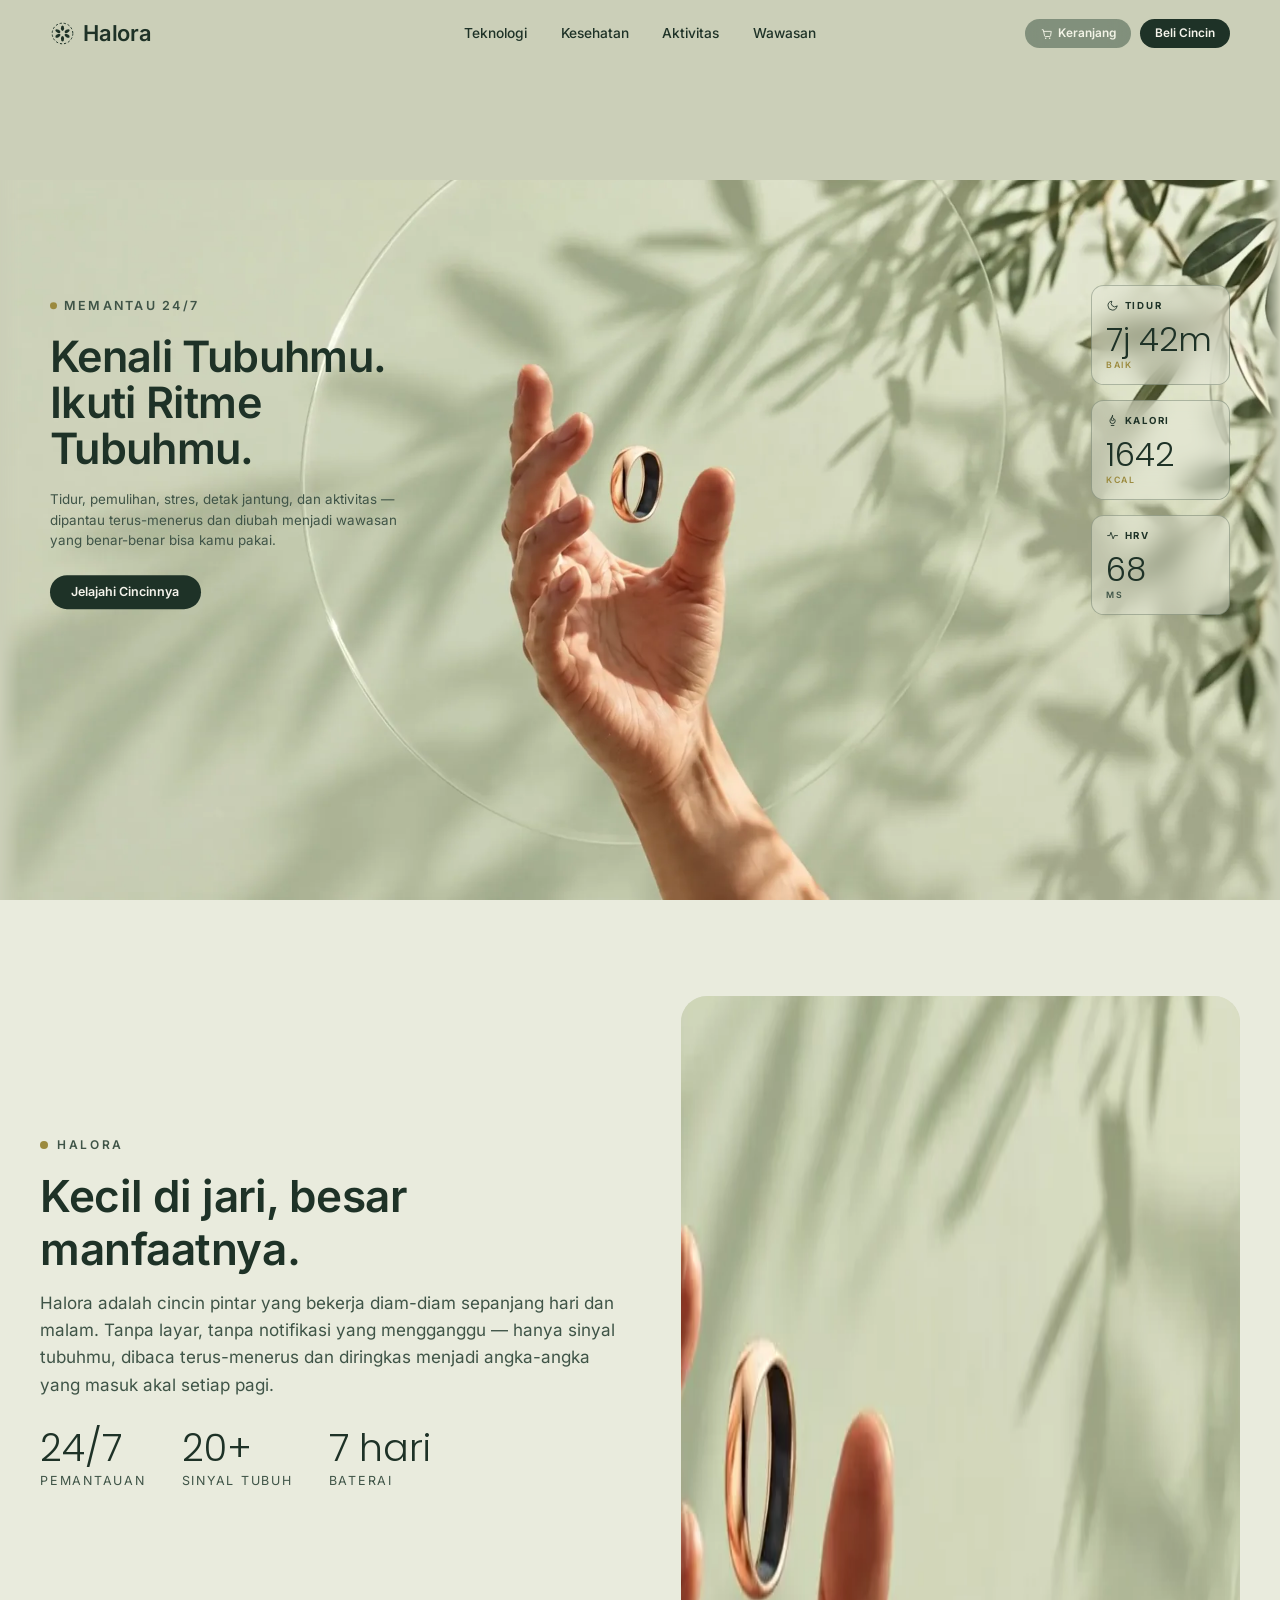
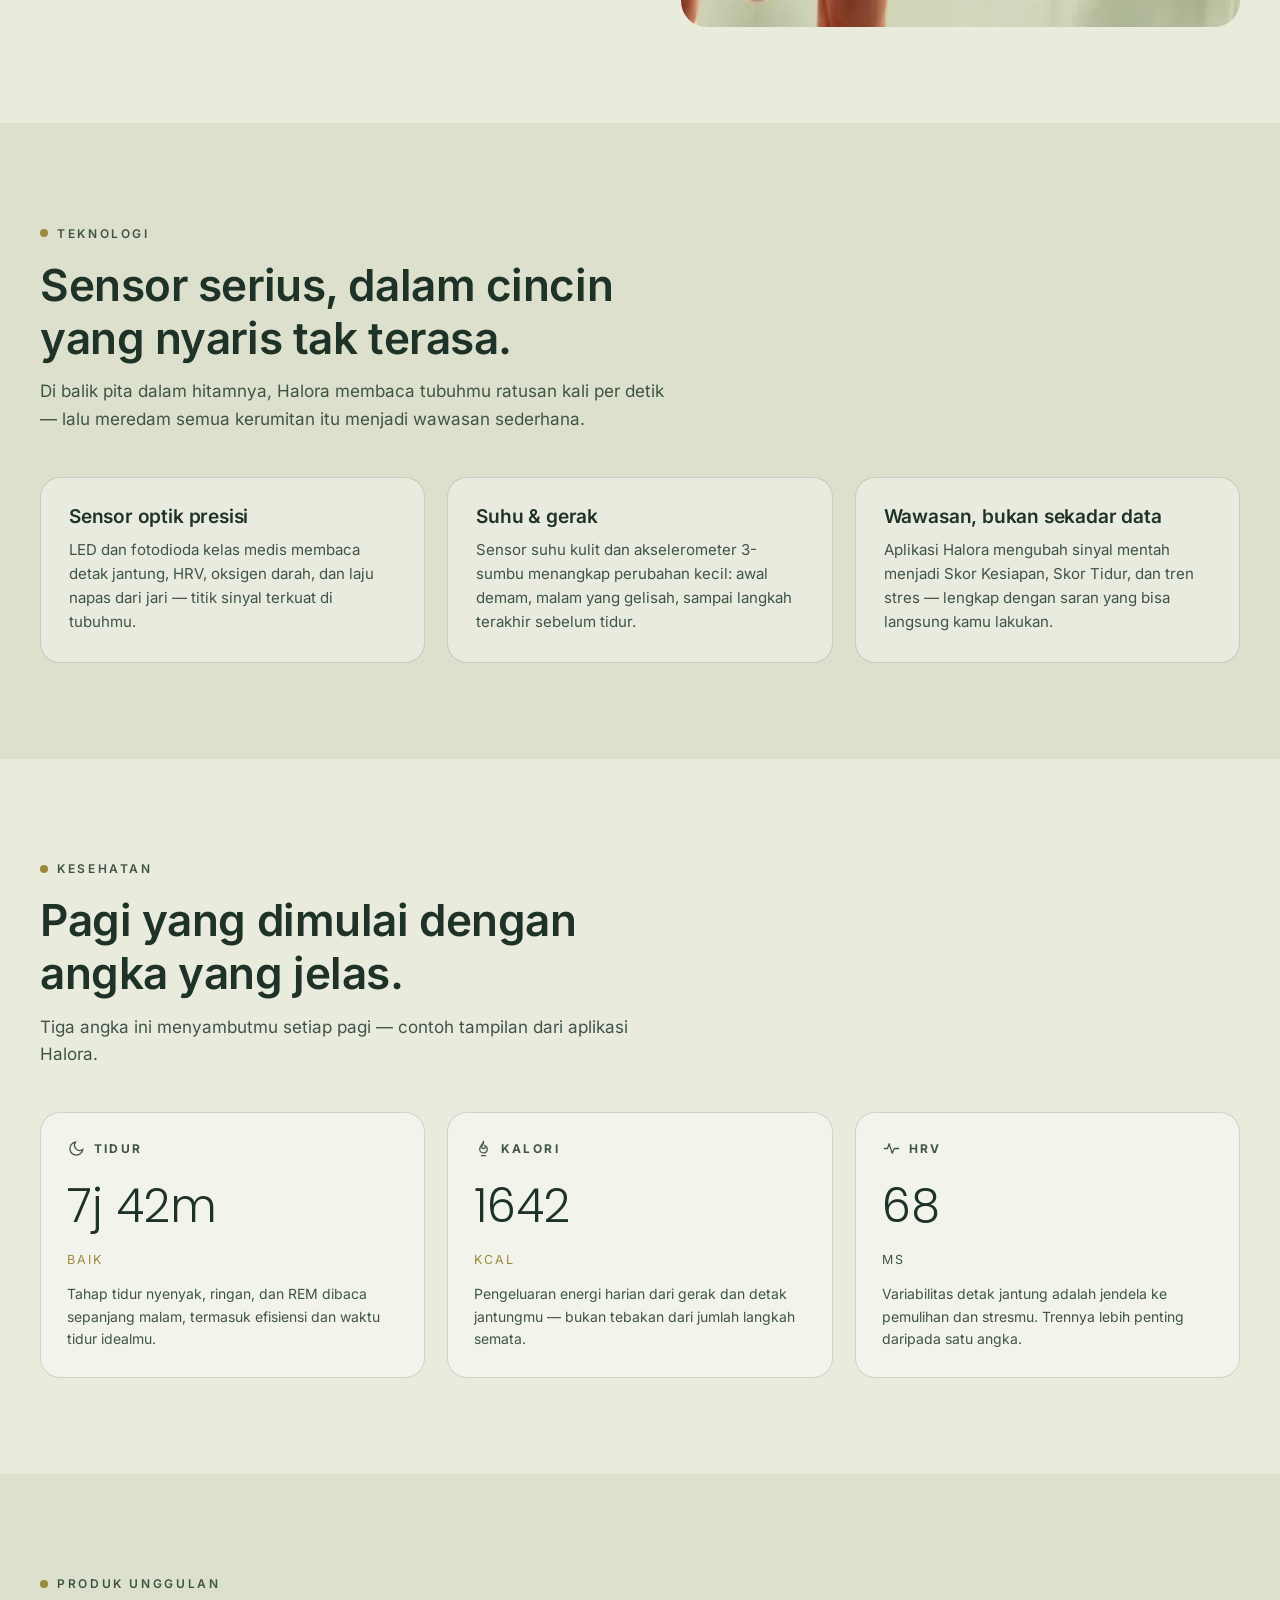
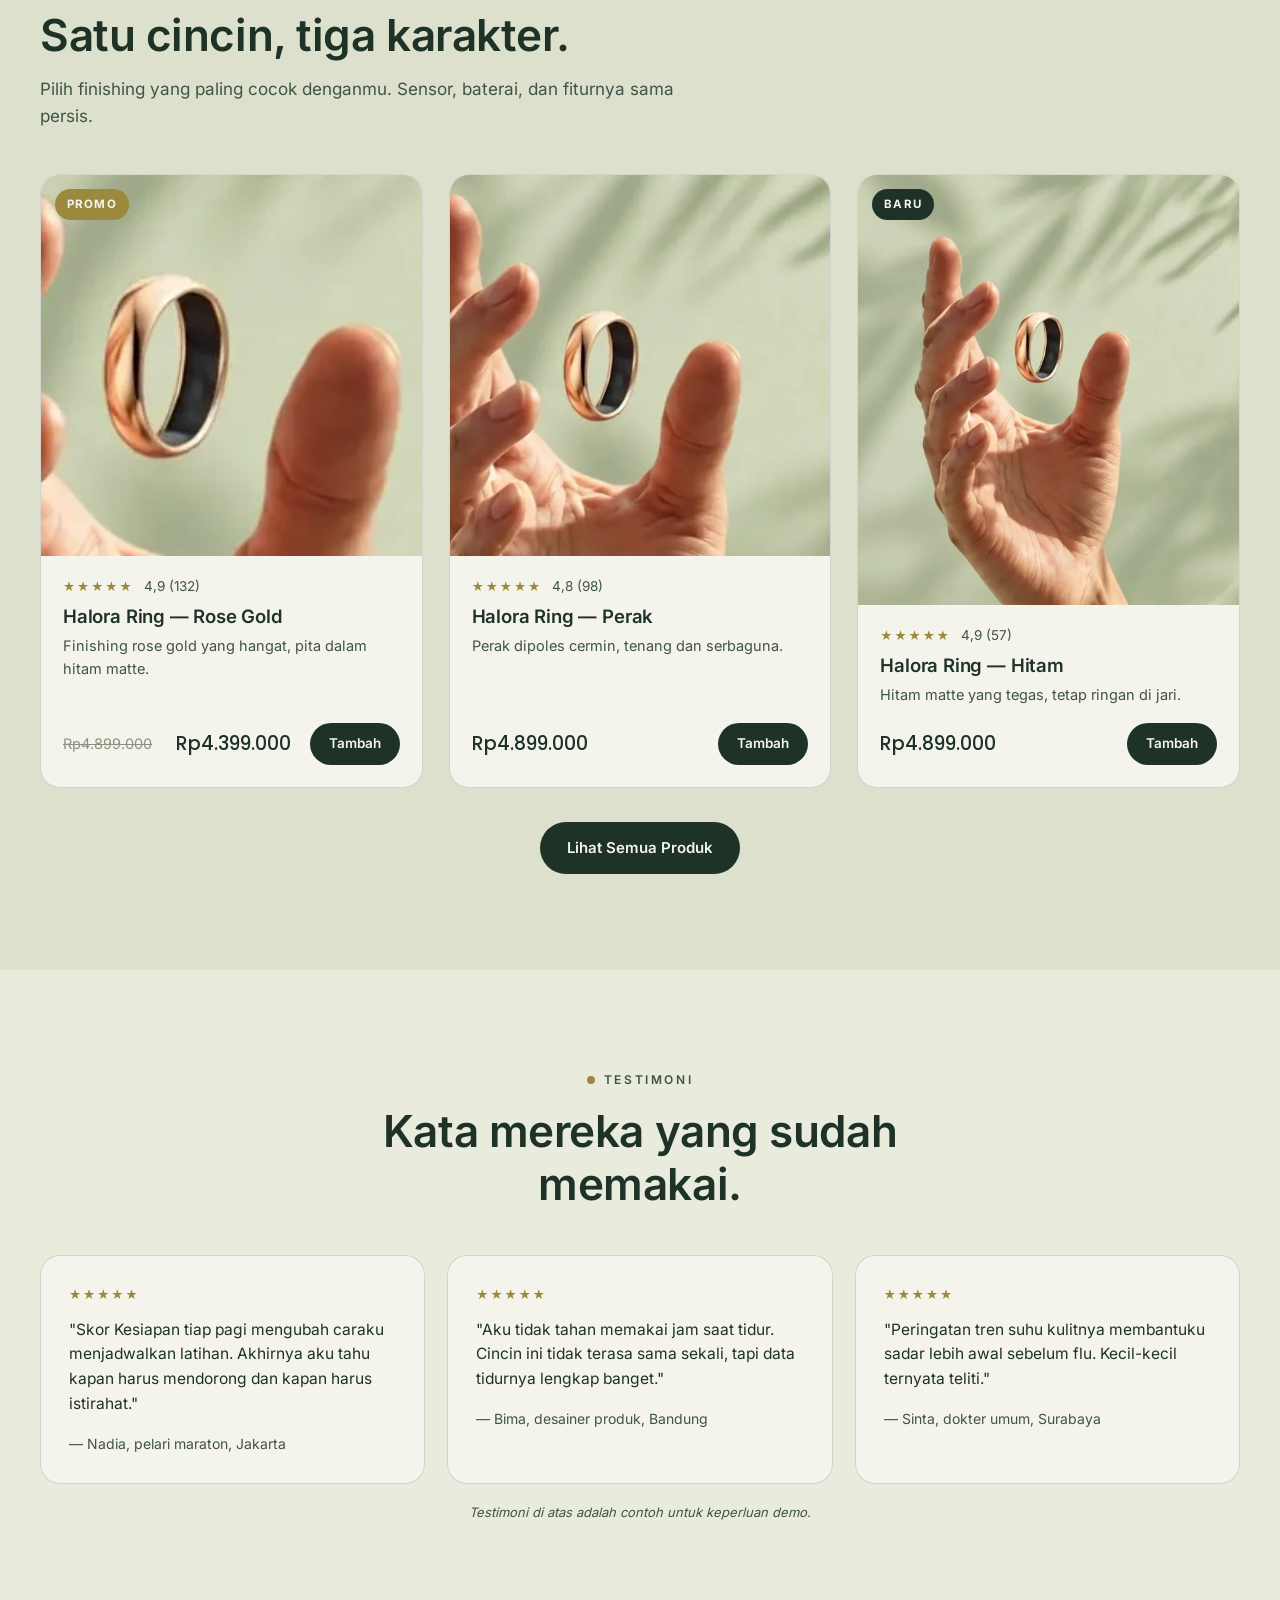
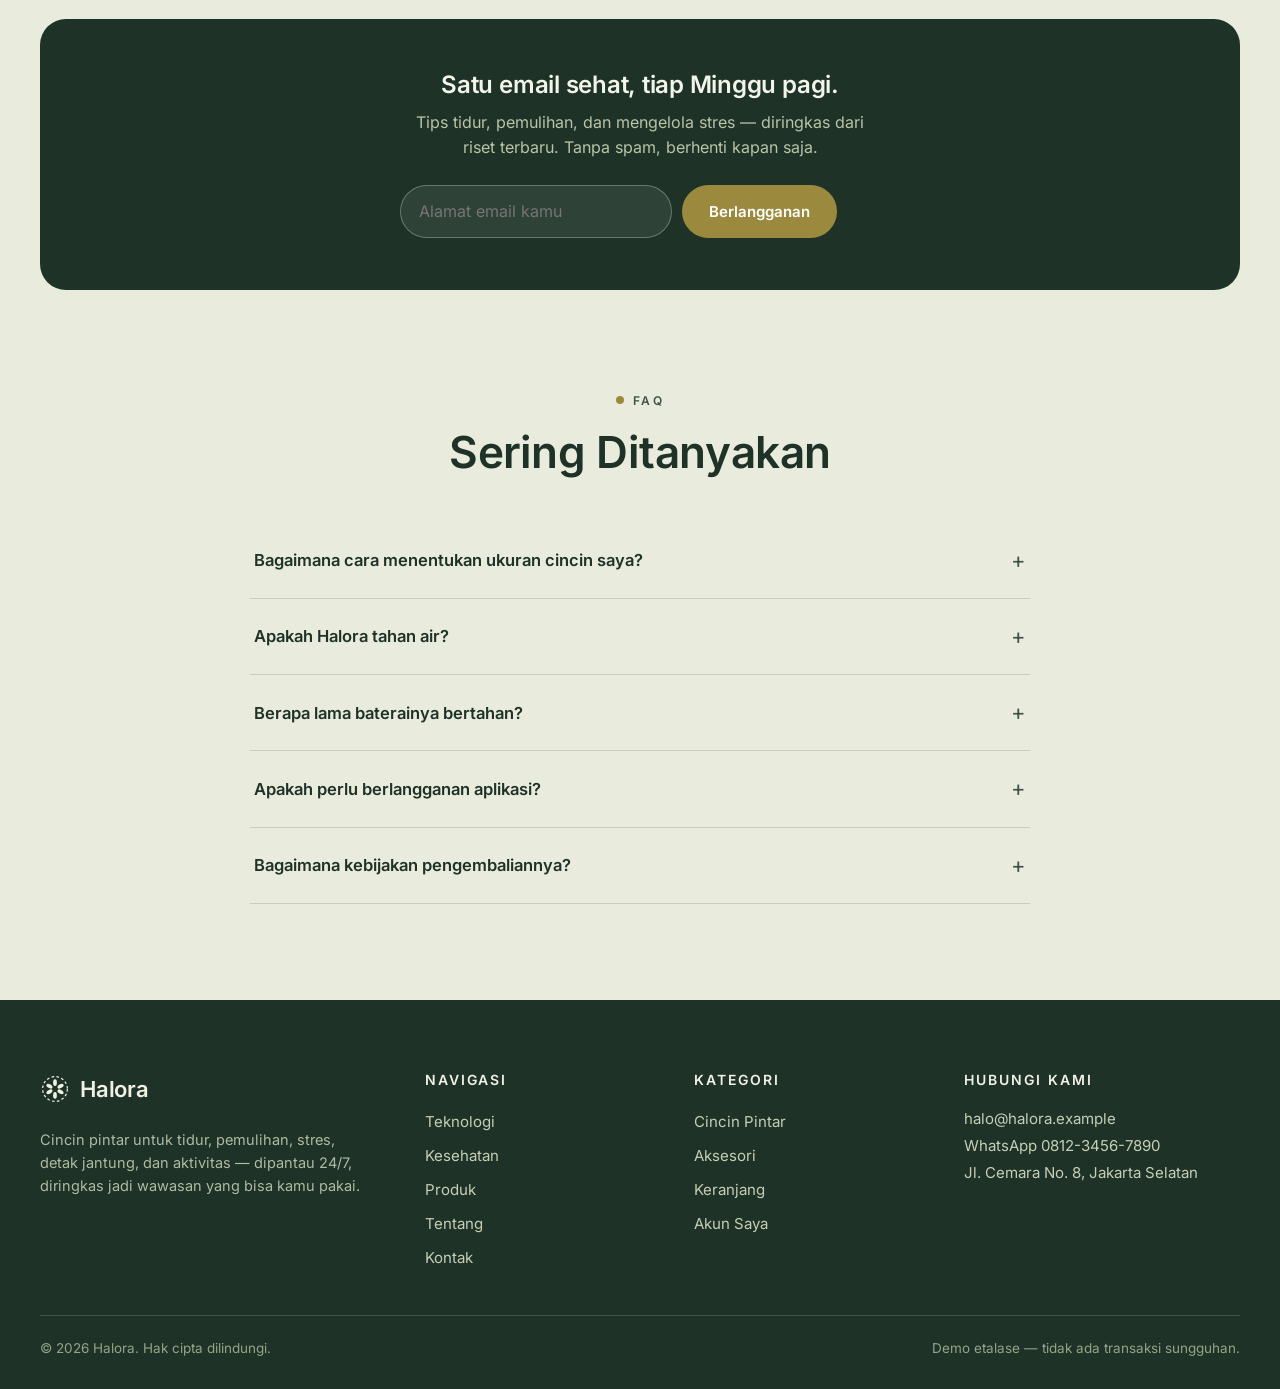
==== commit 29368cc8: "Fix hero scaling (px units in --s calc) and header class collision; portrait order per brief" ====
--- a/docs/index.html
+++ b/docs/index.html
@@ -32,10 +32,10 @@
   .hero-media { position: absolute; inset: 0; overflow: hidden; }
   .hero-layer {
     position: absolute; left: 50%; bottom: 0;
-    width: calc(2048 * var(--s)); height: calc(1152 * var(--s));
+    width: calc(2048px * var(--s)); height: calc(1152px * var(--s));
     transform: translateX(-50%);
-    -webkit-mask-image: linear-gradient(to right, transparent 0, #000 calc((100vw - 2048 * var(--s)) / 2 + 30 * var(--s)), #000 calc(100% - ((100vw - 2048 * var(--s)) / 2 + 30 * var(--s))), transparent 100%);
-            mask-image: linear-gradient(to right, transparent 0, #000 calc((100vw - 2048 * var(--s)) / 2 + 30 * var(--s)), #000 calc(100% - ((100vw - 2048 * var(--s)) / 2 + 30 * var(--s))), transparent 100%);
+    -webkit-mask-image: linear-gradient(to right, transparent 0, #000 calc((100vw - 2048px * var(--s)) / 2 + 30px * var(--s)), #000 calc(100% - ((100vw - 2048px * var(--s)) / 2 + 30px * var(--s))), transparent 100%);
+            mask-image: linear-gradient(to right, transparent 0, #000 calc((100vw - 2048px * var(--s)) / 2 + 30px * var(--s)), #000 calc(100% - ((100vw - 2048px * var(--s)) / 2 + 30px * var(--s))), transparent 100%);
   }
   .hero-photo {
     background-image: url("assets/halora-hero.webp");
@@ -48,34 +48,34 @@
   .hero-header {
     position: absolute; top: 0; left: 0; right: 0; z-index: 5;
     display: flex; align-items: center;
-    padding: calc(30 * var(--s)) calc(80 * var(--s)) 0;
+    padding: calc(30px * var(--s)) calc(80px * var(--s)) 0;
   }
   .hero-logo {
-    display: inline-flex; align-items: center; gap: calc(13 * var(--s));
-    font-size: calc(35 * var(--s)); font-weight: 600; letter-spacing: -0.01em;
+    display: inline-flex; align-items: center; gap: calc(13px * var(--s));
+    font-size: calc(35px * var(--s)); font-weight: 600; letter-spacing: -0.01em;
     color: #1E3227; text-decoration: none; line-height: 1;
   }
-  .hero-logo svg { width: calc(40 * var(--s)); height: calc(40 * var(--s)); }
+  .hero-logo svg { width: calc(40px * var(--s)); height: calc(40px * var(--s)); }
   .hero-nav {
     position: absolute; left: 50%; transform: translateX(-50%);
-    display: flex; gap: calc(54 * var(--s));
+    display: flex; gap: calc(54px * var(--s));
   }
   .hero-nav a {
-    font-size: calc(22 * var(--s)); font-weight: 500; color: #1E3227; text-decoration: none;
+    font-size: calc(22px * var(--s)); font-weight: 500; color: #1E3227; text-decoration: none;
   }
   .hero-nav a:hover { opacity: 0.65; }
-  .hero-actions { margin-left: auto; display: flex; align-items: center; gap: calc(14 * var(--s)); }
+  .hero-actions { margin-left: auto; display: flex; align-items: center; gap: calc(14px * var(--s)); }
   .pill {
-    display: inline-flex; align-items: center; gap: calc(9 * var(--s));
-    font-size: calc(19 * var(--s)); font-weight: 600; text-decoration: none;
-    padding: calc(13 * var(--s)) calc(24 * var(--s)); border-radius: 999px; line-height: 1;
+    display: inline-flex; align-items: center; gap: calc(9px * var(--s));
+    font-size: calc(19px * var(--s)); font-weight: 600; text-decoration: none;
+    padding: calc(13px * var(--s)) calc(24px * var(--s)); border-radius: 999px; line-height: 1;
   }
   .pill-cart {
     background: rgba(62, 86, 70, 0.52); color: #F2F3E6;
     backdrop-filter: blur(10px); -webkit-backdrop-filter: blur(10px);
     border: none; cursor: pointer; font-family: inherit;
   }
-  .pill-cart svg { width: calc(21 * var(--s)); height: calc(21 * var(--s)); }
+  .pill-cart svg { width: calc(21px * var(--s)); height: calc(21px * var(--s)); }
   .pill-cart .cart-badge { position: static; margin-left: 2px; }
   .pill-dark { background: #1E3227; color: #F5F4EC; }
   .pill-dark:hover { background: #2A4636; }
@@ -100,57 +100,57 @@
 
   /* Salinan kiri */
   .hero-copy {
-    position: absolute; left: calc(80 * var(--s)); top: 50%; transform: translateY(-50%);
-    z-index: 4; max-width: calc(680 * var(--s));
+    position: absolute; left: calc(80px * var(--s)); top: 50%; transform: translateY(-50%);
+    z-index: 4; max-width: calc(680px * var(--s));
   }
   .hero-eyebrow {
-    display: inline-flex; align-items: center; gap: calc(11 * var(--s));
-    font-size: calc(20 * var(--s)); font-weight: 600; letter-spacing: 0.18em;
+    display: inline-flex; align-items: center; gap: calc(11px * var(--s));
+    font-size: calc(20px * var(--s)); font-weight: 600; letter-spacing: 0.18em;
     text-transform: uppercase; color: #3F5447;
   }
   .eyebrow-dot {
-    width: calc(11 * var(--s)); height: calc(11 * var(--s)); border-radius: 50%;
+    width: calc(11px * var(--s)); height: calc(11px * var(--s)); border-radius: 50%;
     background: #9B8A3E; flex: none;
   }
   .hero-title {
-    margin-top: calc(26 * var(--s));
-    font-size: calc(69 * var(--s)); font-weight: 600; line-height: 1.07; letter-spacing: -0.015em;
+    margin-top: calc(26px * var(--s));
+    font-size: calc(69px * var(--s)); font-weight: 600; line-height: 1.07; letter-spacing: -0.015em;
     color: #1E3227;
   }
   .h-mask { display: block; overflow: hidden; }
   .h-line { display: block; will-change: transform; }
   .hero-para {
-    margin-top: calc(28 * var(--s)); max-width: calc(560 * var(--s));
-    font-size: calc(21.5 * var(--s)); line-height: 1.55; color: #3F5447;
-  }
-  .hero-cta { margin-top: calc(38 * var(--s)); display: inline-flex; }
-  .hero-cta .pill { font-size: calc(20 * var(--s)); padding: calc(17 * var(--s)) calc(34 * var(--s)); }
+    margin-top: calc(28px * var(--s)); max-width: calc(560px * var(--s));
+    font-size: calc(21.5px * var(--s)); line-height: 1.55; color: #3F5447;
+  }
+  .hero-cta { margin-top: calc(38px * var(--s)); display: inline-flex; }
+  .hero-cta .pill { font-size: calc(20px * var(--s)); padding: calc(17px * var(--s)) calc(34px * var(--s)); }
 
   /* Kartu metrik kanan */
   .hero-metrics {
-    position: absolute; right: calc(80 * var(--s)); top: 50%; transform: translateY(-50%);
-    z-index: 4; display: flex; flex-direction: column; gap: calc(24 * var(--s));
+    position: absolute; right: calc(80px * var(--s)); top: 50%; transform: translateY(-50%);
+    z-index: 4; display: flex; flex-direction: column; gap: calc(24px * var(--s));
   }
   .metric-card-hero {
-    width: calc(222 * var(--s)); height: calc(160 * var(--s));
-    border-radius: calc(20 * var(--s));
+    width: calc(222px * var(--s)); height: calc(160px * var(--s));
+    border-radius: calc(20px * var(--s));
     background: rgba(233, 235, 221, 0.42);
     border: 1px solid rgba(30, 50, 39, 0.28);
     backdrop-filter: blur(12px); -webkit-backdrop-filter: blur(12px);
-    padding: calc(19 * var(--s)) calc(22 * var(--s));
+    padding: calc(19px * var(--s)) calc(22px * var(--s));
     display: flex; flex-direction: column;
   }
   .metric-card-hero .m-label {
-    display: flex; align-items: center; gap: calc(9 * var(--s));
-    font-size: calc(15.5 * var(--s)); font-weight: 700; letter-spacing: 0.18em; color: #1E3227;
-  }
-  .metric-card-hero .m-label svg { width: calc(21 * var(--s)); height: calc(21 * var(--s)); flex: none; }
+    display: flex; align-items: center; gap: calc(9px * var(--s));
+    font-size: calc(15.5px * var(--s)); font-weight: 700; letter-spacing: 0.18em; color: #1E3227;
+  }
+  .metric-card-hero .m-label svg { width: calc(21px * var(--s)); height: calc(21px * var(--s)); flex: none; }
   .metric-card-hero .m-value {
     font-family: "Poppins", sans-serif; font-weight: 300;
-    font-size: calc(52 * var(--s)); line-height: 1.1; margin-top: auto;
+    font-size: calc(52px * var(--s)); line-height: 1.1; margin-top: auto;
   }
   .metric-card-hero .m-sub {
-    font-size: calc(14 * var(--s)); font-weight: 600; letter-spacing: 0.18em; color: #3F5447;
+    font-size: calc(14px * var(--s)); font-weight: 600; letter-spacing: 0.18em; color: #3F5447;
   }
   .metric-card-hero .m-sub.gold { color: #9B8A3E; }
 
@@ -161,8 +161,8 @@
       align-items: stretch;
     }
     .hero-header { position: relative; grid-column: 1 / -1; }
-    .hero-copy { position: static; transform: none; align-self: center; padding-left: calc(40 * var(--s)); max-width: none; }
-    .hero-metrics { position: static; transform: none; align-self: center; justify-self: end; padding-right: calc(40 * var(--s)); }
+    .hero-copy { position: static; transform: none; align-self: center; padding-left: calc(40px * var(--s)); max-width: none; }
+    .hero-metrics { position: static; transform: none; align-self: center; justify-self: end; padding-right: calc(40px * var(--s)); }
     .hero-nav { display: none; }
   }
 
@@ -170,7 +170,10 @@
   @media (orientation: portrait) {
     .hero { height: auto; min-height: 0; }
     .hero-stage { position: relative; display: flex; flex-direction: column; min-height: 100svh; }
-    .hero-header { position: relative; padding: 18px 20px 0; }
+    .hero-header { position: relative; padding: 18px 20px 0; order: 1; }
+    .hero-copy { order: 2; }
+    .hero-metrics { order: 3; }
+    .hero-media { order: 4; }
     .hero-logo { font-size: 25px; gap: 9px; }
     .hero-logo svg { width: 29px; height: 29px; }
     .hero-nav { display: none; }
@@ -283,7 +286,7 @@
 </section>
 
 <!-- Header situs ramping: muncul setelah melewati hero -->
-<header class="site-header hero-header" data-site-header data-hero-header></header>
+<header class="site-header" data-site-header data-hero-header></header>
 
 <main>
   <!-- Intro merek -->
--- a/docs/css/style.css
+++ b/docs/css/style.css
@@ -125,11 +125,11 @@
 .site-header.menu-open .site-mobile-menu { display: flex; }
 
 /* Header khusus beranda (muncul setelah hero) */
-.hero-header {
+.site-header[data-hero-header] {
   position: fixed; top: 0; left: 0; right: 0; z-index: 70;
   transform: translateY(-110%); transition: transform 0.5s var(--ease);
 }
-.hero-header.visible { transform: translateY(0); }
+.site-header[data-hero-header].visible { transform: translateY(0); }
 
 /* ---------- Footer ---------- */
 .site-footer { background: var(--forest); color: #D8DECB; margin-top: 0; }
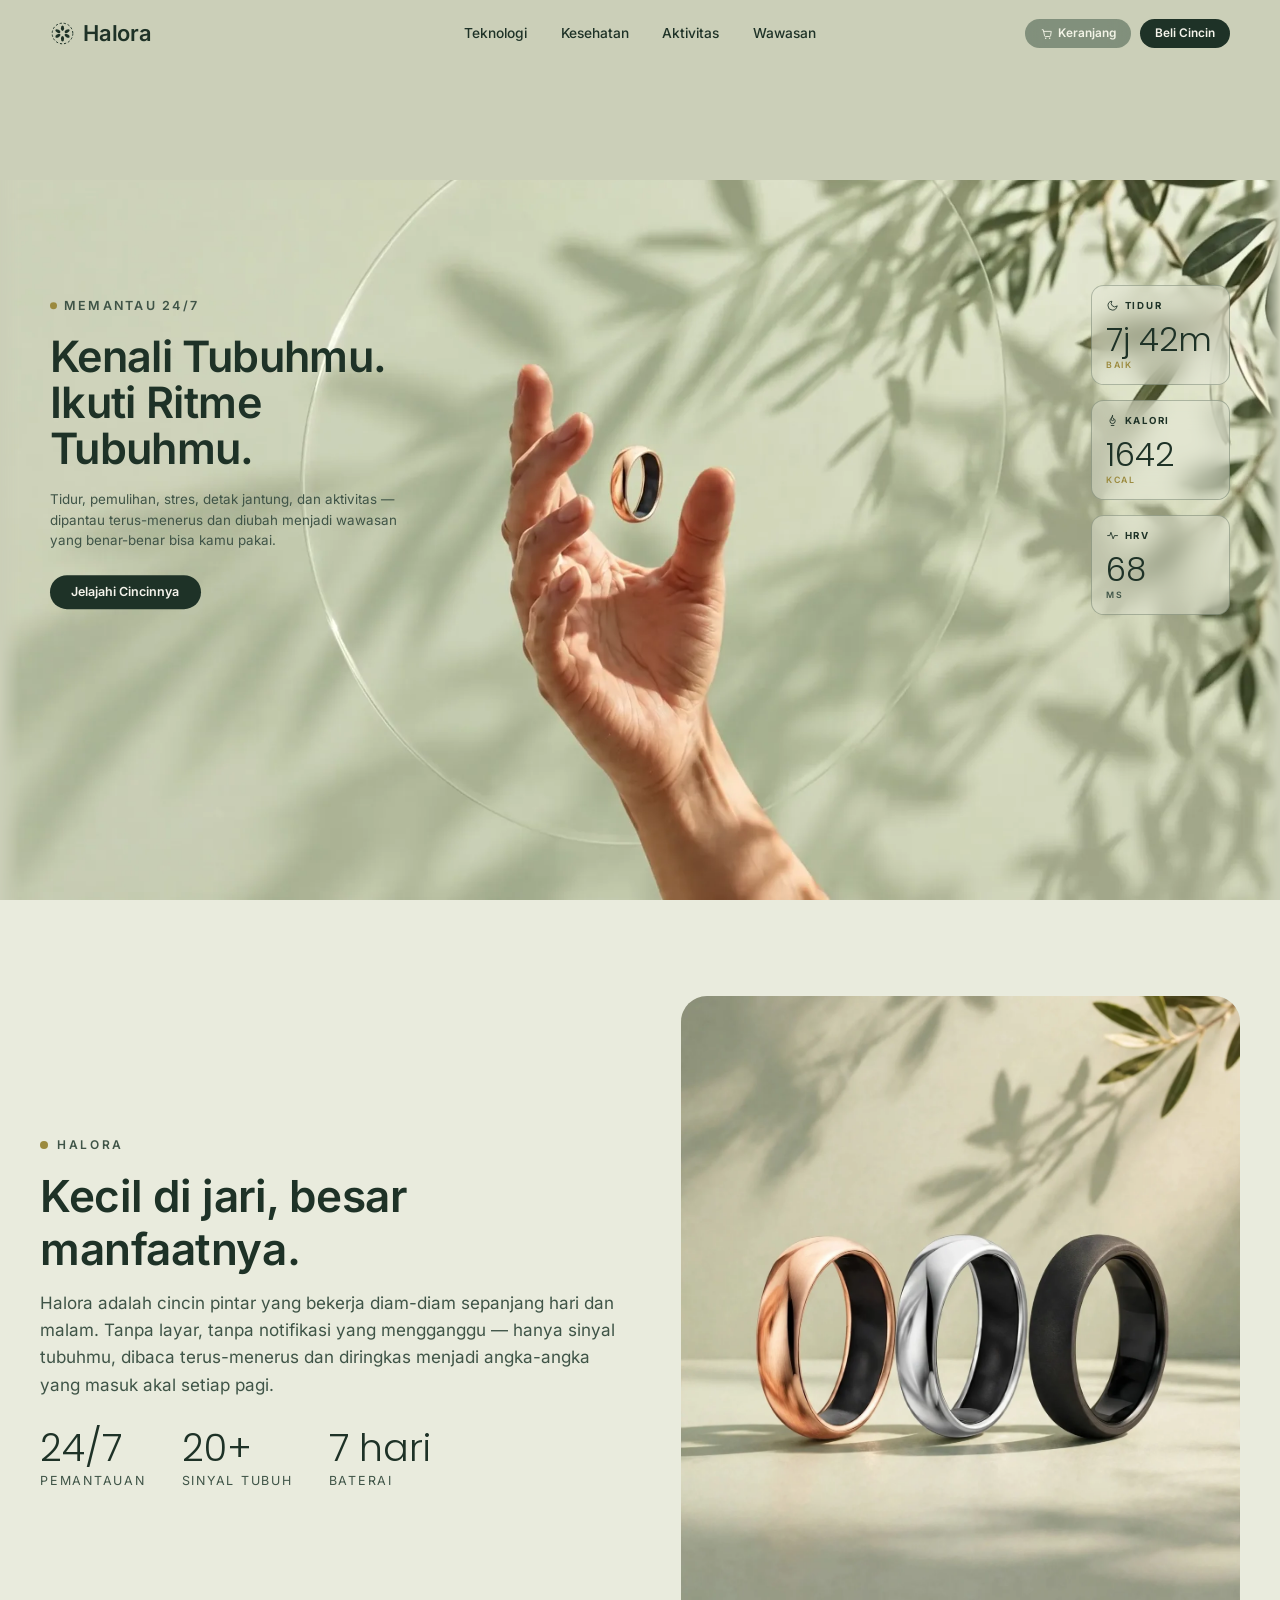
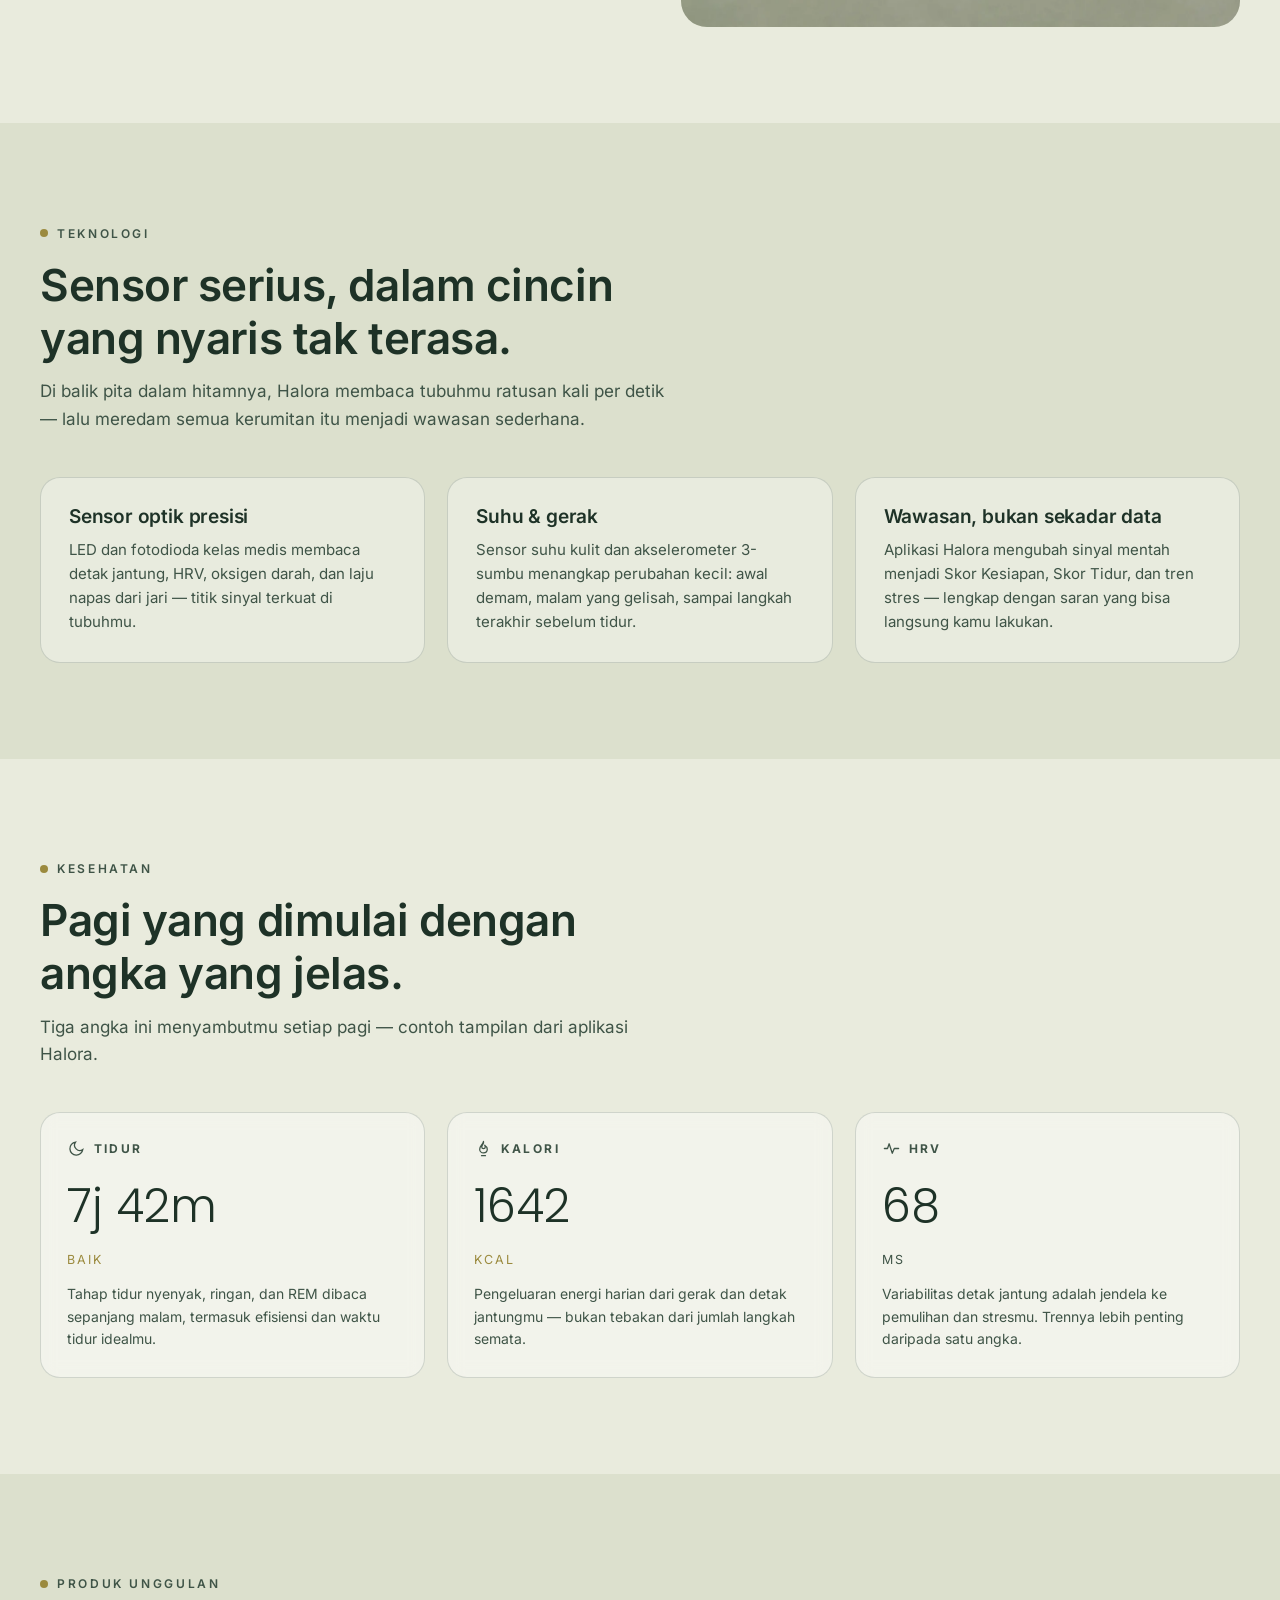
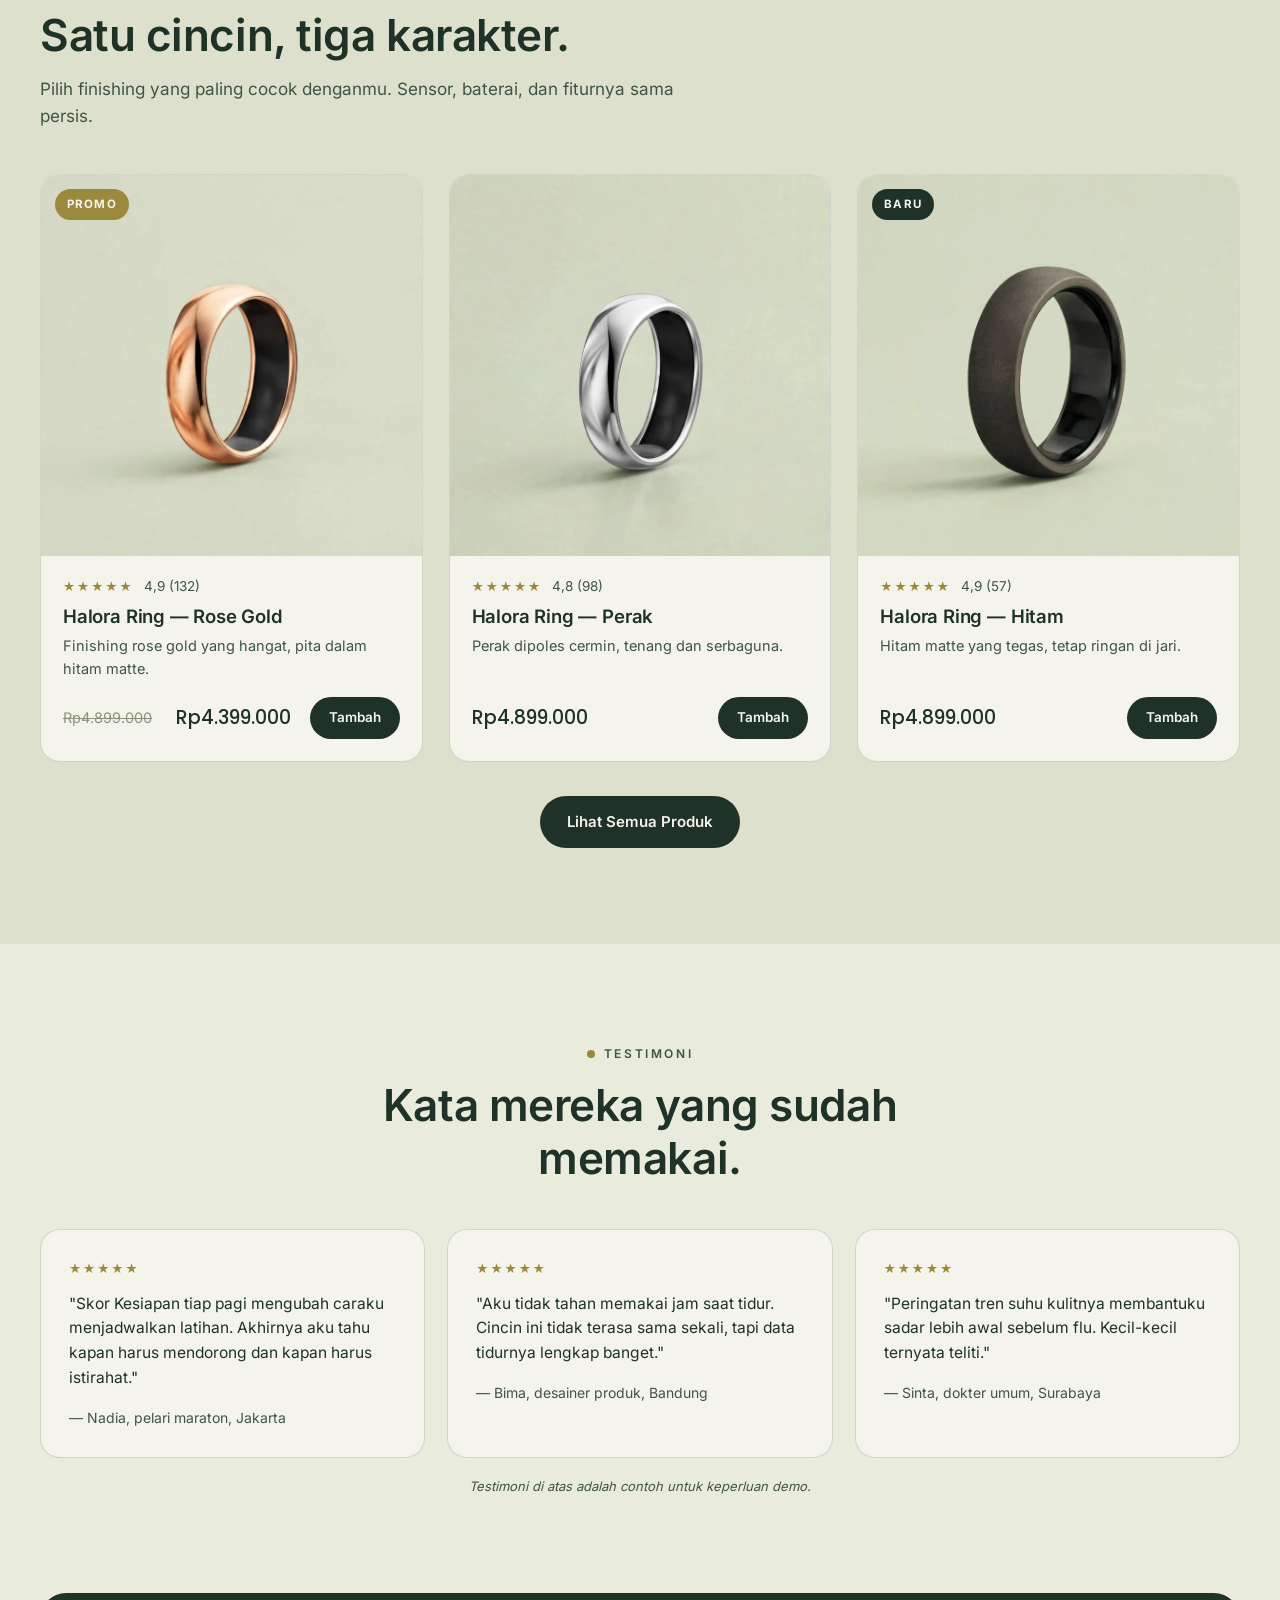
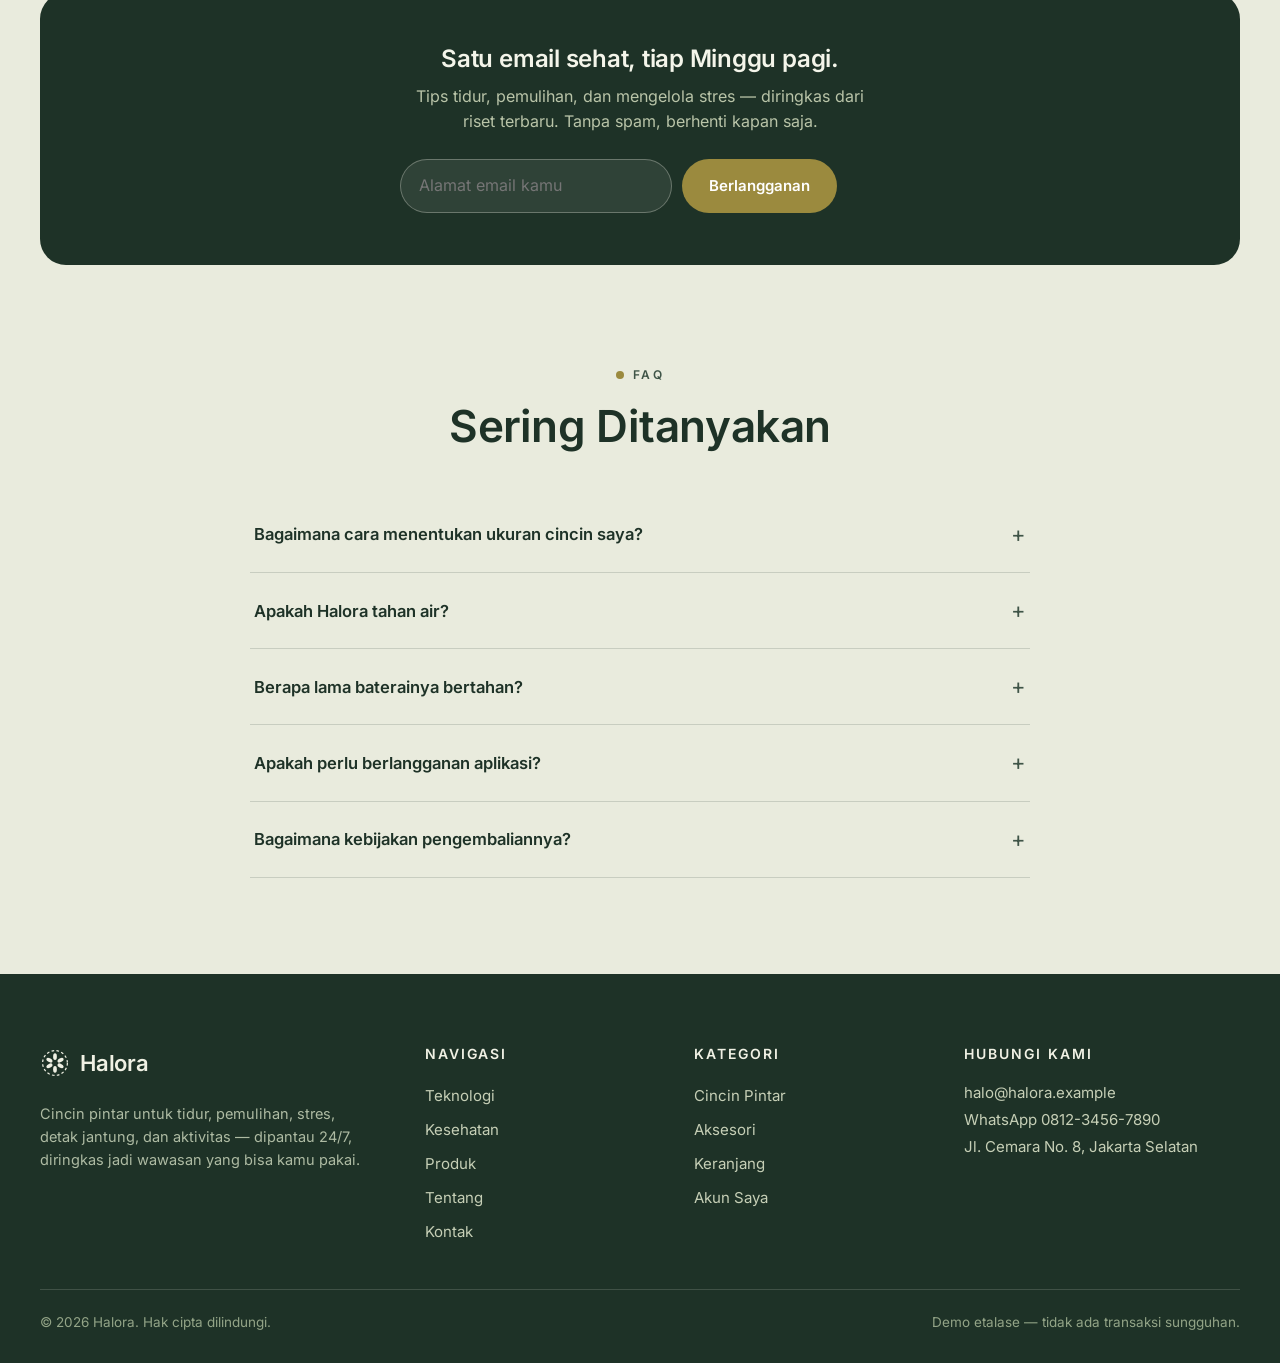
==== commit 16565ec2: "Ad-style trio ring image for brand intro section" ====
--- a/docs/index.html
+++ b/docs/index.html
@@ -303,7 +303,7 @@
         </div>
       </div>
       <div class="intro-photo">
-        <span class="photo-crop" style="background-image:url('assets/halora-hero.webp');background-size:309.6774% 387.0968%;background-position:66.6667% 31.1321%;aspect-ratio:620/700;" role="img" aria-label="Tangan mengangkat cincin Halora rose gold"></span>
+        <span class="photo-crop" style="background-image:url('assets/iklan-cincin.webp');background-size:cover;background-position:center;aspect-ratio:620/700;" role="img" aria-label="Tiga cincin Halora — rose gold, perak, dan hitam — di dinding sage dengan bayangan daun zaitun"></span>
       </div>
     </div>
   </section>
